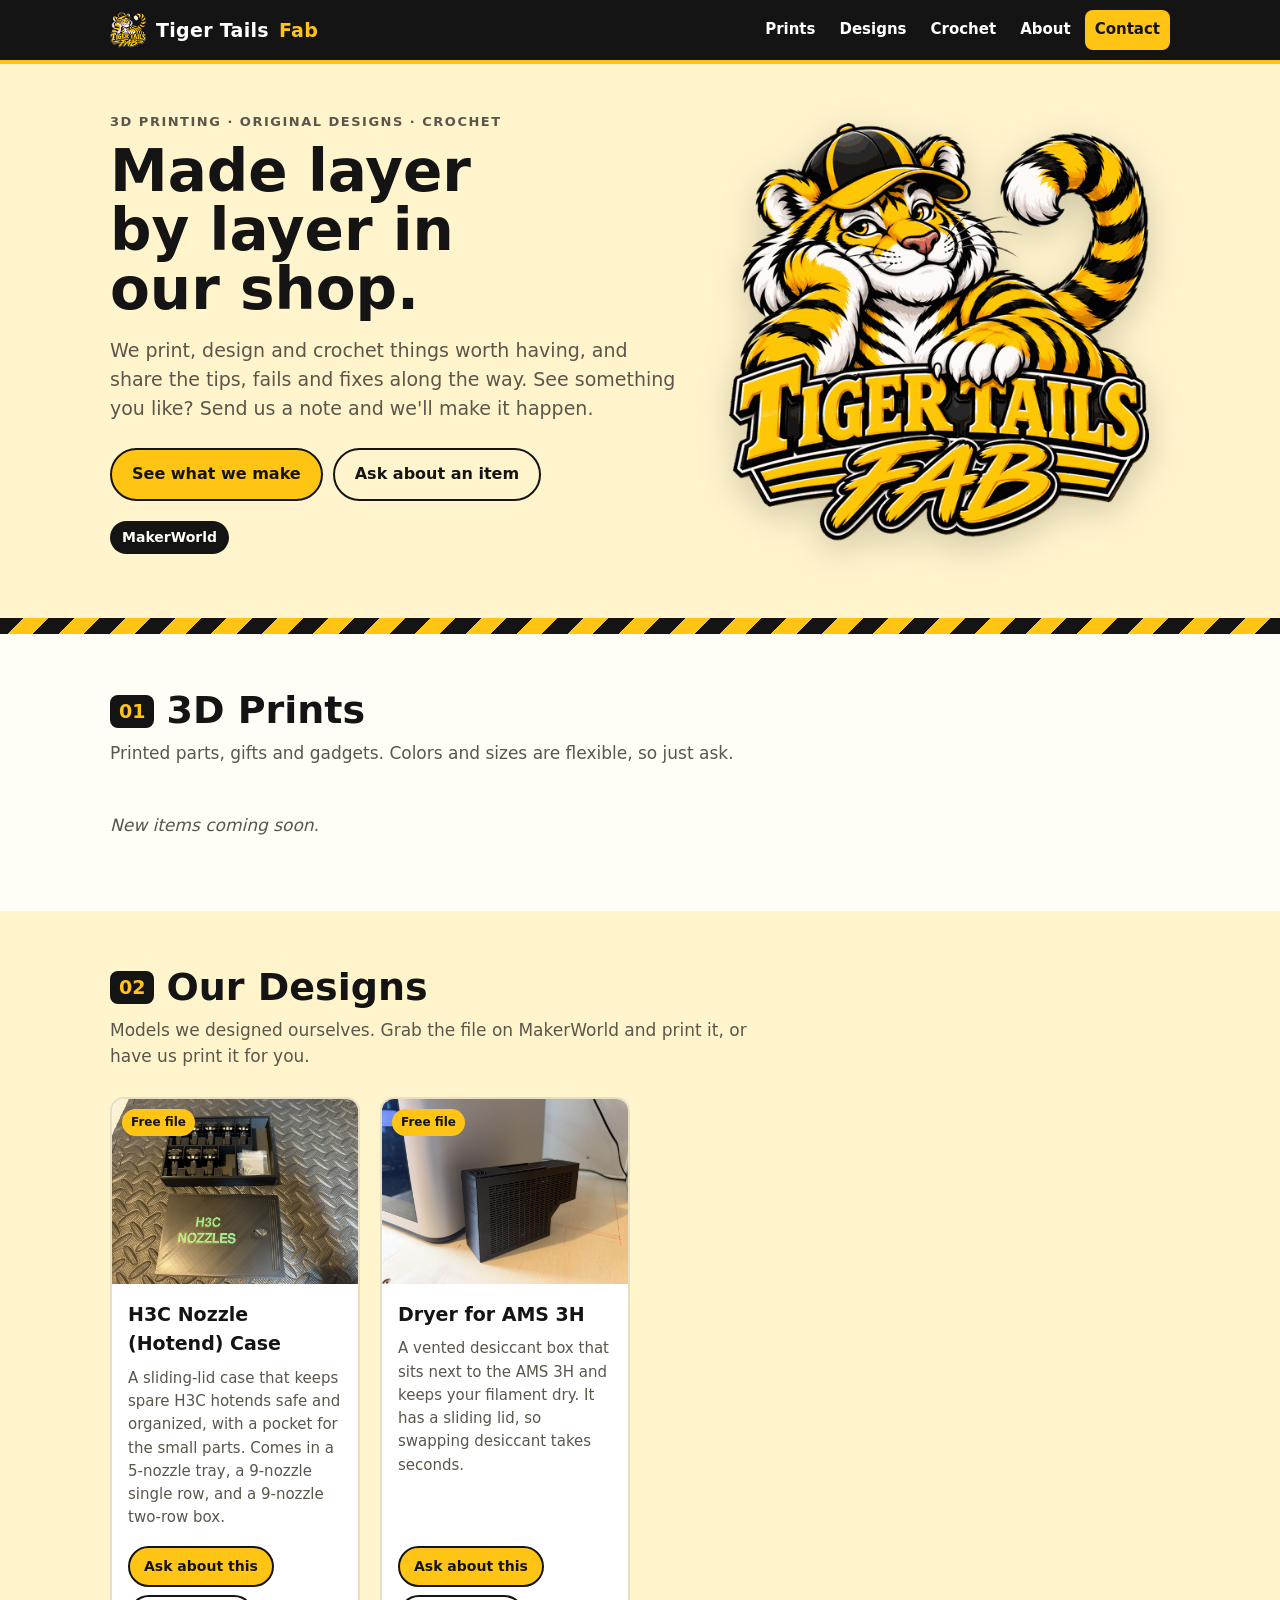
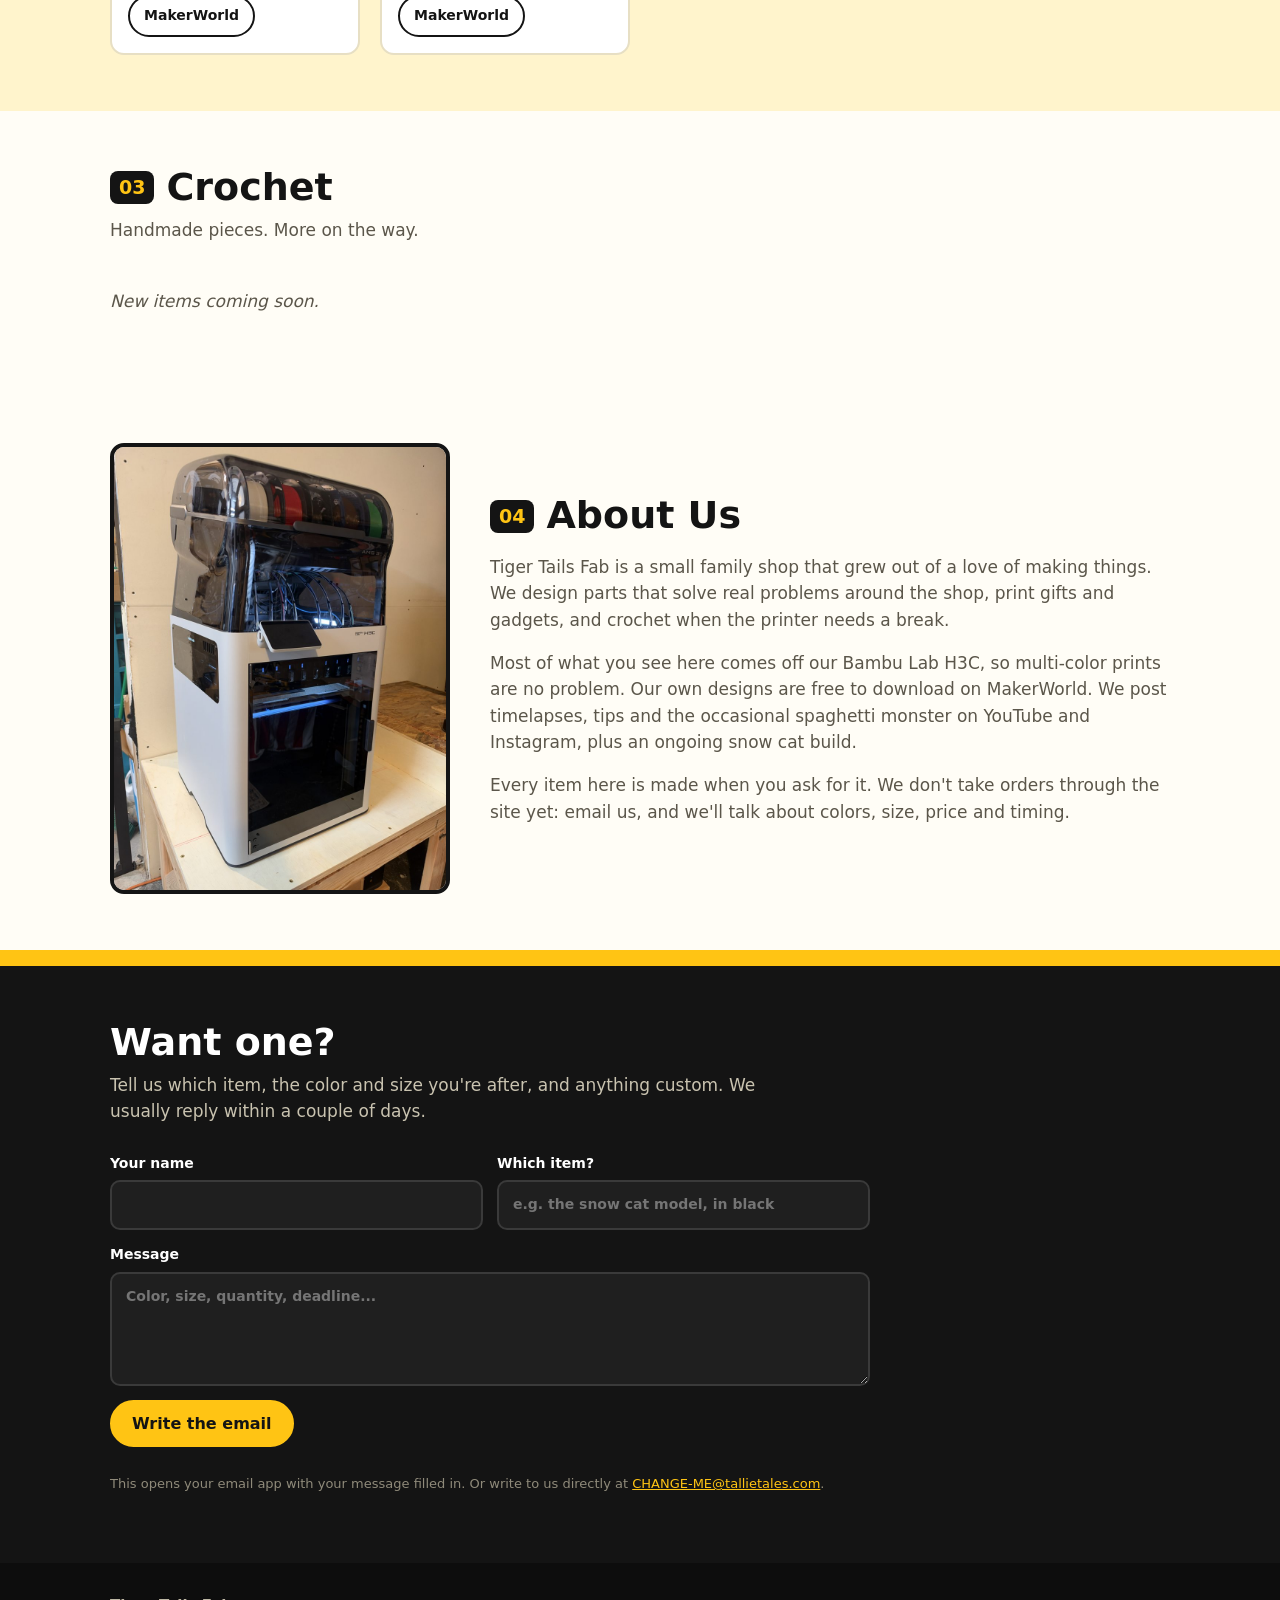
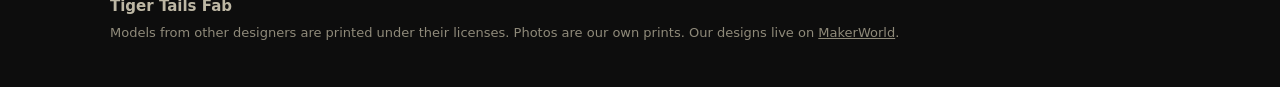
==== tigertailsfab/index.html @ 07505f8f "Tiger Tails Fab: add H3C nozzle case and AMS 3H dryer, About Us section, remove sample cards Co-Auth" ====
<!DOCTYPE html>
<html lang="en">
<head>
<meta charset="utf-8">
<meta name="viewport" content="width=device-width, initial-scale=1">
<title>Tiger Tails Fab — 3D prints, designs and crochet</title>
<meta name="description" content="Tiger Tails Fab: 3D printed parts and gifts, original 3D models, and handmade crochet. Printing tips on YouTube and Instagram. Ask us about any item.">
<link rel="icon" type="image/png" sizes="32x32" href="img/logo-32.png">
<link rel="icon" type="image/png" sizes="64x64" href="img/logo-64.png">
<link rel="apple-touch-icon" href="img/logo-192.png">
<meta property="og:title" content="Tiger Tails Fab">
<meta property="og:description" content="3D prints, original designs and crochet. Ask us about any item.">
<meta property="og:image" content="https://tallietales.com/tigertailsfab/img/logo-512.png">
<link rel="stylesheet" href="ttf.css">
<script src="items.js" defer></script>
<script src="ttf.js" defer></script>
</head>
<body>

<header class="top">
  <div class="wrap">
    <a class="brand" href="./"><img src="img/logo-64.png" width="36" height="36" alt="">Tiger Tails <b>Fab</b></a>
    <nav>
      <a href="#prints">Prints</a>
      <a href="#designs">Designs</a>
      <a href="#crochet">Crochet</a>
      <a href="#about">About</a>
      <a class="nav-cta" href="#contact">Contact</a>
    </nav>
  </div>
</header>

<main>
  <section class="hero">
    <div class="wrap hero-grid">
      <div class="hero-text">
        <p class="kicker">3D printing &middot; original designs &middot; crochet</p>
        <h1>Made layer by layer in our shop.</h1>
        <p class="lede">We print, design and crochet things worth having, and share the tips, fails and fixes along the way. See something you like? Send us a note and we'll make it happen.</p>
        <div class="btns">
          <a class="btn btn-main" href="#prints">See what we make</a>
          <a class="btn btn-line" href="#contact">Ask about an item</a>
        </div>
        <div class="social" id="social"></div>
      </div>
      <div class="hero-art">
        <img class="logo" src="img/logo-512.png" width="512" height="512" alt="Tiger Tails Fab logo: a tiger in a ball cap">
      </div>
    </div>
    <div class="stripes" aria-hidden="true"></div>
  </section>

  <section class="band" id="prints">
    <div class="wrap">
      <h2><span>01</span> 3D Prints</h2>
      <p class="sub">Printed parts, gifts and gadgets. Colors and sizes are flexible, so just ask.</p>
      <div class="grid" data-list="prints"></div>
    </div>
  </section>

  <section class="band alt" id="designs">
    <div class="wrap">
      <h2><span>02</span> Our Designs</h2>
      <p class="sub">Models we designed ourselves. Grab the file on MakerWorld and print it, or have us print it for you.</p>
      <div class="grid" data-list="designs"></div>
    </div>
  </section>

  <section class="band" id="crochet">
    <div class="wrap">
      <h2><span>03</span> Crochet</h2>
      <p class="sub">Handmade pieces. More on the way.</p>
      <div class="grid" data-list="crochet"></div>
    </div>
  </section>

  <section class="band shop" id="about">
    <div class="wrap shop-grid">
      <img src="img/printer.jpg" width="900" height="1200" alt="The Bambu Lab H3C printer in the Tiger Tails shop, with spools loaded on top" loading="lazy">
      <div>
        <h2><span>04</span> About Us</h2>
        <p>Tiger Tails Fab is a small family shop that grew out of a love of making things. We design parts that solve real problems around the shop, print gifts and gadgets, and crochet when the printer needs a break.</p>
        <p>Most of what you see here comes off our Bambu Lab H3C, so multi-color prints are no problem. Our own designs are free to download on MakerWorld. We post timelapses, tips and the occasional spaghetti monster on YouTube and Instagram, plus an ongoing snow cat build.</p>
        <p>Every item here is made when you ask for it. We don't take orders through the site yet: email us, and we'll talk about colors, size, price and timing.</p>
      </div>
    </div>
  </section>

  <section class="band contact" id="contact">
    <div class="wrap">
      <h2>Want one?</h2>
      <p class="sub">Tell us which item, the color and size you're after, and anything custom. We usually reply within a couple of days.</p>
      <form id="ask" class="ask" novalidate>
        <label>Your name <input name="name" autocomplete="name" required></label>
        <label>Which item? <input name="item" id="ask-item" placeholder="e.g. the snow cat model, in black"></label>
        <label class="full">Message <textarea name="msg" rows="4" placeholder="Color, size, quantity, deadline..."></textarea></label>
        <button class="btn btn-main full" type="submit">Write the email</button>
        <p class="fine full">This opens your email app with your message filled in. Or write to us directly at <a id="email-link" href="#"></a>.</p>
      </form>
    </div>
  </section>
</main>

<footer class="foot">
  <div class="wrap">
    <p><b>Tiger Tails Fab</b></p>
    <p class="fine">Models from other designers are printed under their licenses. Photos are our own prints. Our designs live on <a href="https://makerworld.com/en/@TallieTales_Fab/upload" target="_blank" rel="noopener">MakerWorld</a>.</p>
  </div>
</footer>

</body>
</html>
---- tigertailsfab/ttf.css ----
/* Tiger Tails Fab — its own look, separate from the Pile Boss pages. */
:root {
  --ink: #141414;
  --paper: #fffdf6;
  --paper-2: #fff4cc;
  --gold: #ffc414;
  --gold-deep: #e0a800;
  --muted: #5b564a;
  --line: #e7dfc4;
  --card: #ffffff;
  --radius: 14px;
  --display: "Arial Black", "Helvetica Neue", Impact, system-ui, sans-serif;
  --text: system-ui, -apple-system, "Segoe UI", Roboto, sans-serif;
}
@media (prefers-color-scheme: dark) {
  :root {
    --ink: #f5f1e4;
    --paper: #121110;
    --paper-2: #1c1a15;
    --muted: #b7b0a0;
    --line: #2f2b22;
    --card: #1b1916;
  }
}

* { box-sizing: border-box; }
html { scroll-behavior: smooth; scroll-padding-top: 72px; }
body { margin: 0; background: var(--paper); color: var(--ink); font: 17px/1.55 var(--text); }
img { max-width: 100%; height: auto; display: block; }
a { color: inherit; }
.wrap { max-width: 1100px; margin: 0 auto; padding: 0 20px; }

/* header */
.top { position: sticky; top: 0; z-index: 10; background: #141414; color: #fff; border-bottom: 4px solid var(--gold); }
.top .wrap { display: flex; align-items: center; justify-content: space-between; gap: 12px; height: 60px; }
.brand { display: flex; align-items: center; gap: 10px; text-decoration: none; font: 900 19px/1 var(--display); letter-spacing: .3px; white-space: nowrap; }
.brand b { color: var(--gold); }
.top nav { display: flex; gap: 4px; }
.top nav a { text-decoration: none; padding: 8px 10px; border-radius: 8px; font-weight: 600; font-size: 15px; }
.top nav a:hover { background: #2a2a2a; }
.top nav .nav-cta { background: var(--gold); color: #141414; }
.top nav .nav-cta:hover { background: var(--gold-deep); }
@media (max-width: 640px) {
  .top nav a:not(.nav-cta) { display: none; }
}

/* hero */
.hero { position: relative; background: var(--paper-2); overflow: hidden; }
.hero-grid { display: grid; grid-template-columns: 1.1fr .9fr; gap: 32px; align-items: center; padding-top: 48px; padding-bottom: 64px; }
.kicker { font-weight: 800; text-transform: uppercase; letter-spacing: 1.5px; font-size: 13px; color: var(--muted); margin: 0 0 10px; }
.hero h1 { font: 900 clamp(34px, 6vw, 58px)/1.02 var(--display); margin: 0 0 16px; text-wrap: balance; }
.lede { font-size: 19px; color: var(--muted); margin: 0 0 24px; max-width: 34em; }
.hero-art .logo { width: min(420px, 100%); margin: 0 auto; filter: drop-shadow(0 10px 18px rgba(0,0,0,.18)); }
.stripes { height: 16px; background: repeating-linear-gradient(-45deg, #141414 0 18px, var(--gold) 18px 36px); }
@media (max-width: 760px) {
  .hero-grid { grid-template-columns: 1fr; padding-top: 28px; padding-bottom: 40px; }
  .hero-art { order: -1; }
  .hero-art .logo { width: 230px; }
}

/* buttons */
.btns { display: flex; flex-wrap: wrap; gap: 10px; }
.btn { display: inline-block; text-decoration: none; font-weight: 800; padding: 12px 20px; border-radius: 999px; border: 2px solid #141414; cursor: pointer; font-size: 16px; font-family: var(--text); }
.btn-main { background: var(--gold); color: #141414; }
.btn-main:hover { background: var(--gold-deep); }
.btn-line { background: transparent; color: var(--ink); border-color: var(--ink); }
.btn-line:hover { background: var(--ink); color: var(--paper); }
.btn.sm { padding: 8px 14px; font-size: 14px; }
.social { display: flex; gap: 8px; margin-top: 20px; flex-wrap: wrap; }
.chip { text-decoration: none; font-weight: 700; font-size: 14px; padding: 6px 12px; border-radius: 999px; background: var(--ink); color: var(--paper); }

/* sections */
.band { padding: 56px 0; }
.band.alt { background: var(--paper-2); }
.band h2 { font: 900 clamp(26px, 4vw, 38px)/1.1 var(--display); margin: 0 0 8px; display: flex; align-items: center; gap: 12px; }
.band h2 span { font-size: .5em; background: #141414; color: var(--gold); padding: 6px 9px; border-radius: 8px; }
.sub { color: var(--muted); margin: 0 0 28px; max-width: 40em; }

/* item grid */
.grid { display: grid; grid-template-columns: repeat(auto-fill, minmax(240px, 1fr)); gap: 20px; }
.card { background: var(--card); border: 2px solid var(--line); border-radius: var(--radius); overflow: hidden; display: flex; flex-direction: column; transition: transform .15s, border-color .15s; }
.card:hover { transform: translateY(-3px); border-color: var(--gold); }
.pic { position: relative; aspect-ratio: 4 / 3; background: #222; }
.pic img { width: 100%; height: 100%; object-fit: cover; }
.pic.empty { display: grid; place-items: center; background: repeating-linear-gradient(-45deg, #1d1d1d 0 14px, #262626 14px 28px); color: #9a9480; font-weight: 700; font-size: 14px; }
.tag { position: absolute; left: 10px; top: 10px; background: var(--gold); color: #141414; font-weight: 800; font-size: 12px; padding: 4px 9px; border-radius: 999px; }
.sample { position: absolute; right: 10px; top: 10px; background: #d92d20; color: #fff; font-weight: 800; font-size: 12px; padding: 4px 9px; border-radius: 999px; }
.body { padding: 16px; display: flex; flex-direction: column; gap: 8px; flex: 1; }
.body h3 { margin: 0; font-size: 19px; }
.body p { margin: 0; color: var(--muted); font-size: 15px; }
.acts { margin-top: auto; padding-top: 8px; display: flex; gap: 8px; flex-wrap: wrap; }
.none { color: var(--muted); font-style: italic; }

/* shop */
.shop-grid { display: grid; grid-template-columns: 340px 1fr; gap: 40px; align-items: center; }
.shop-grid img { border-radius: var(--radius); border: 4px solid #141414; }
.shop-grid p { color: var(--muted); }
@media (max-width: 760px) {
  .shop-grid { grid-template-columns: 1fr; }
  .shop-grid img { max-width: 300px; }
}

/* contact */
.contact { background: #141414; color: #fff; border-top: 16px solid var(--gold); }
.contact .sub { color: #c9c3b0; }
.ask { display: grid; grid-template-columns: 1fr 1fr; gap: 14px; max-width: 760px; }
.ask label { display: flex; flex-direction: column; gap: 6px; font-weight: 700; font-size: 14px; }
.ask .full { grid-column: 1 / -1; }
.ask input, .ask textarea { font: inherit; padding: 12px 14px; border-radius: 10px; border: 2px solid #3a3a3a; background: #1f1f1f; color: #fff; }
.ask input:focus, .ask textarea:focus { outline: none; border-color: var(--gold); }
.ask .btn { justify-self: start; border-color: var(--gold); }
.contact .fine a { color: var(--gold); }
@media (max-width: 560px) { .ask { grid-template-columns: 1fr; } }

/* footer */
.foot { padding: 28px 0 40px; background: #0d0d0d; color: #bdb7a4; font-size: 15px; }
.foot p { margin: 4px 0; }
.fine { font-size: 13px; color: #8f8a7a; }

@media (prefers-reduced-motion: reduce) {
  html { scroll-behavior: auto; }
  .card { transition: none; }
}
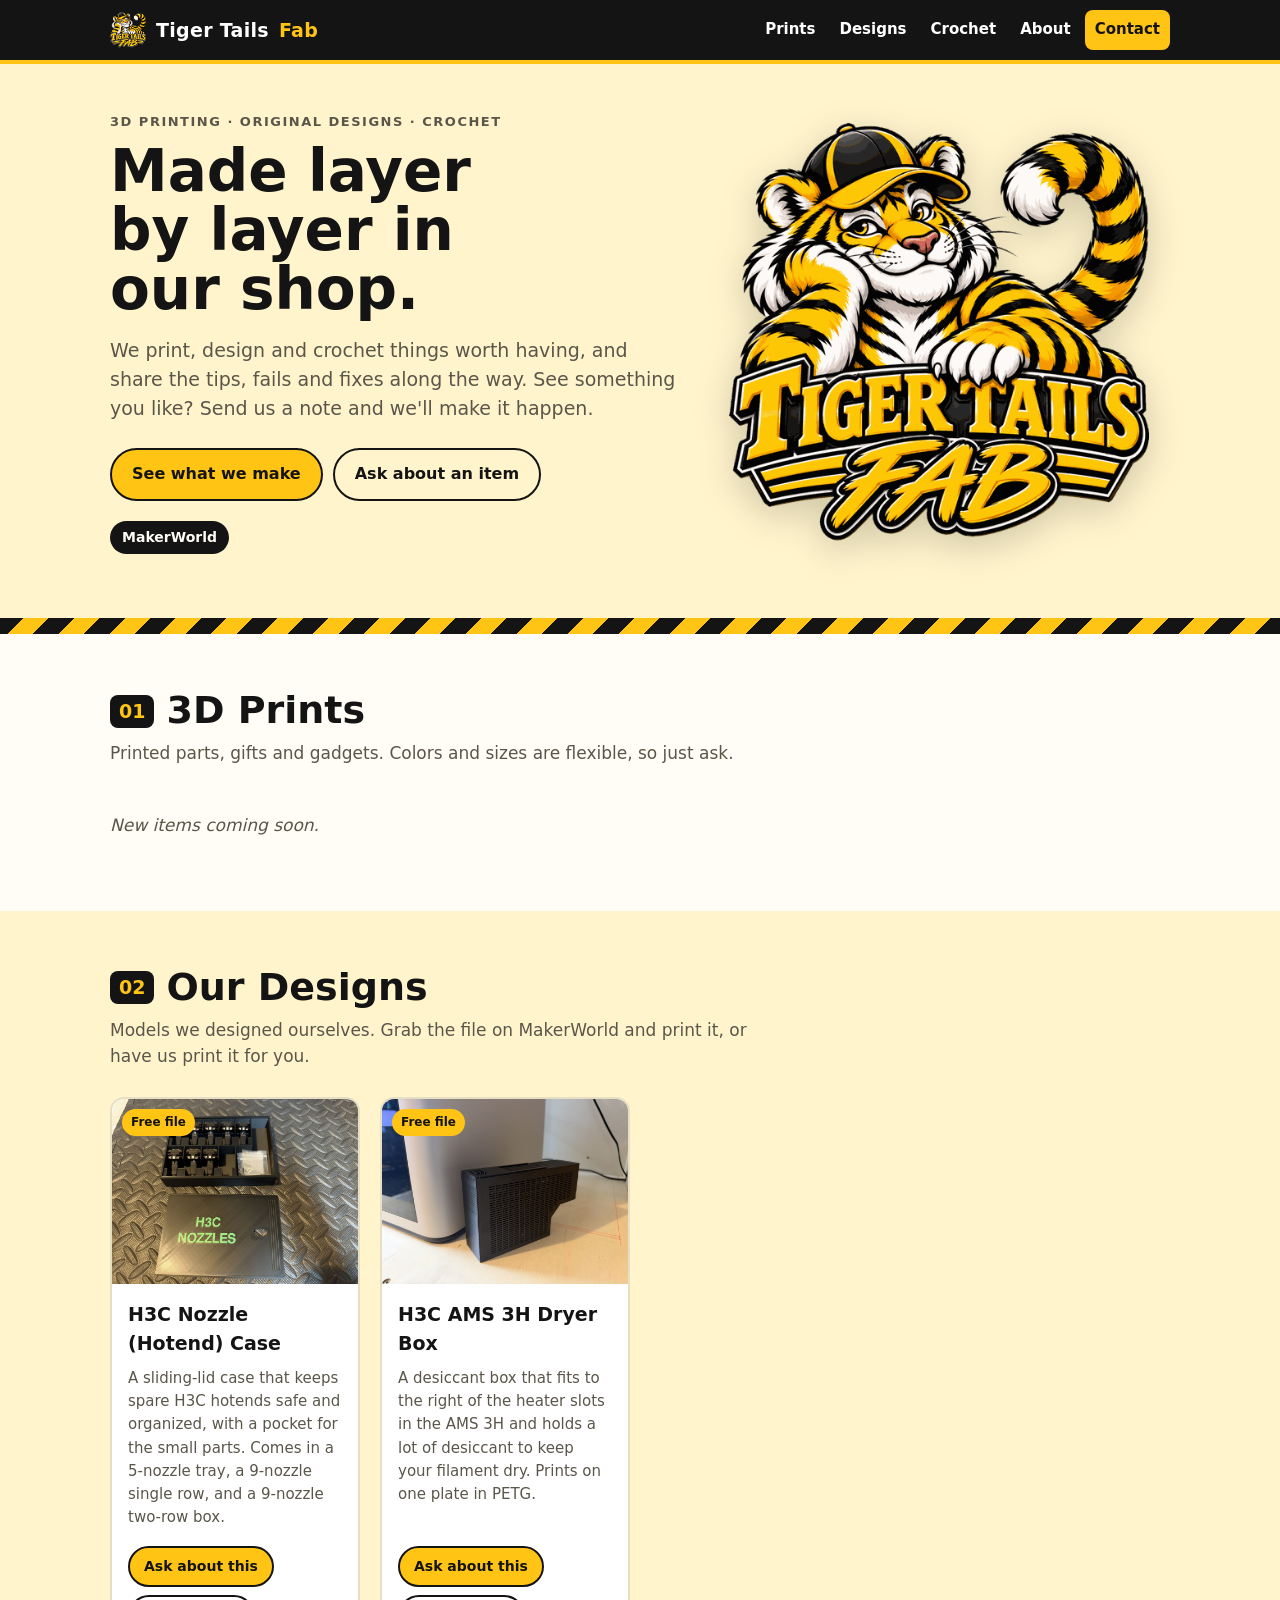
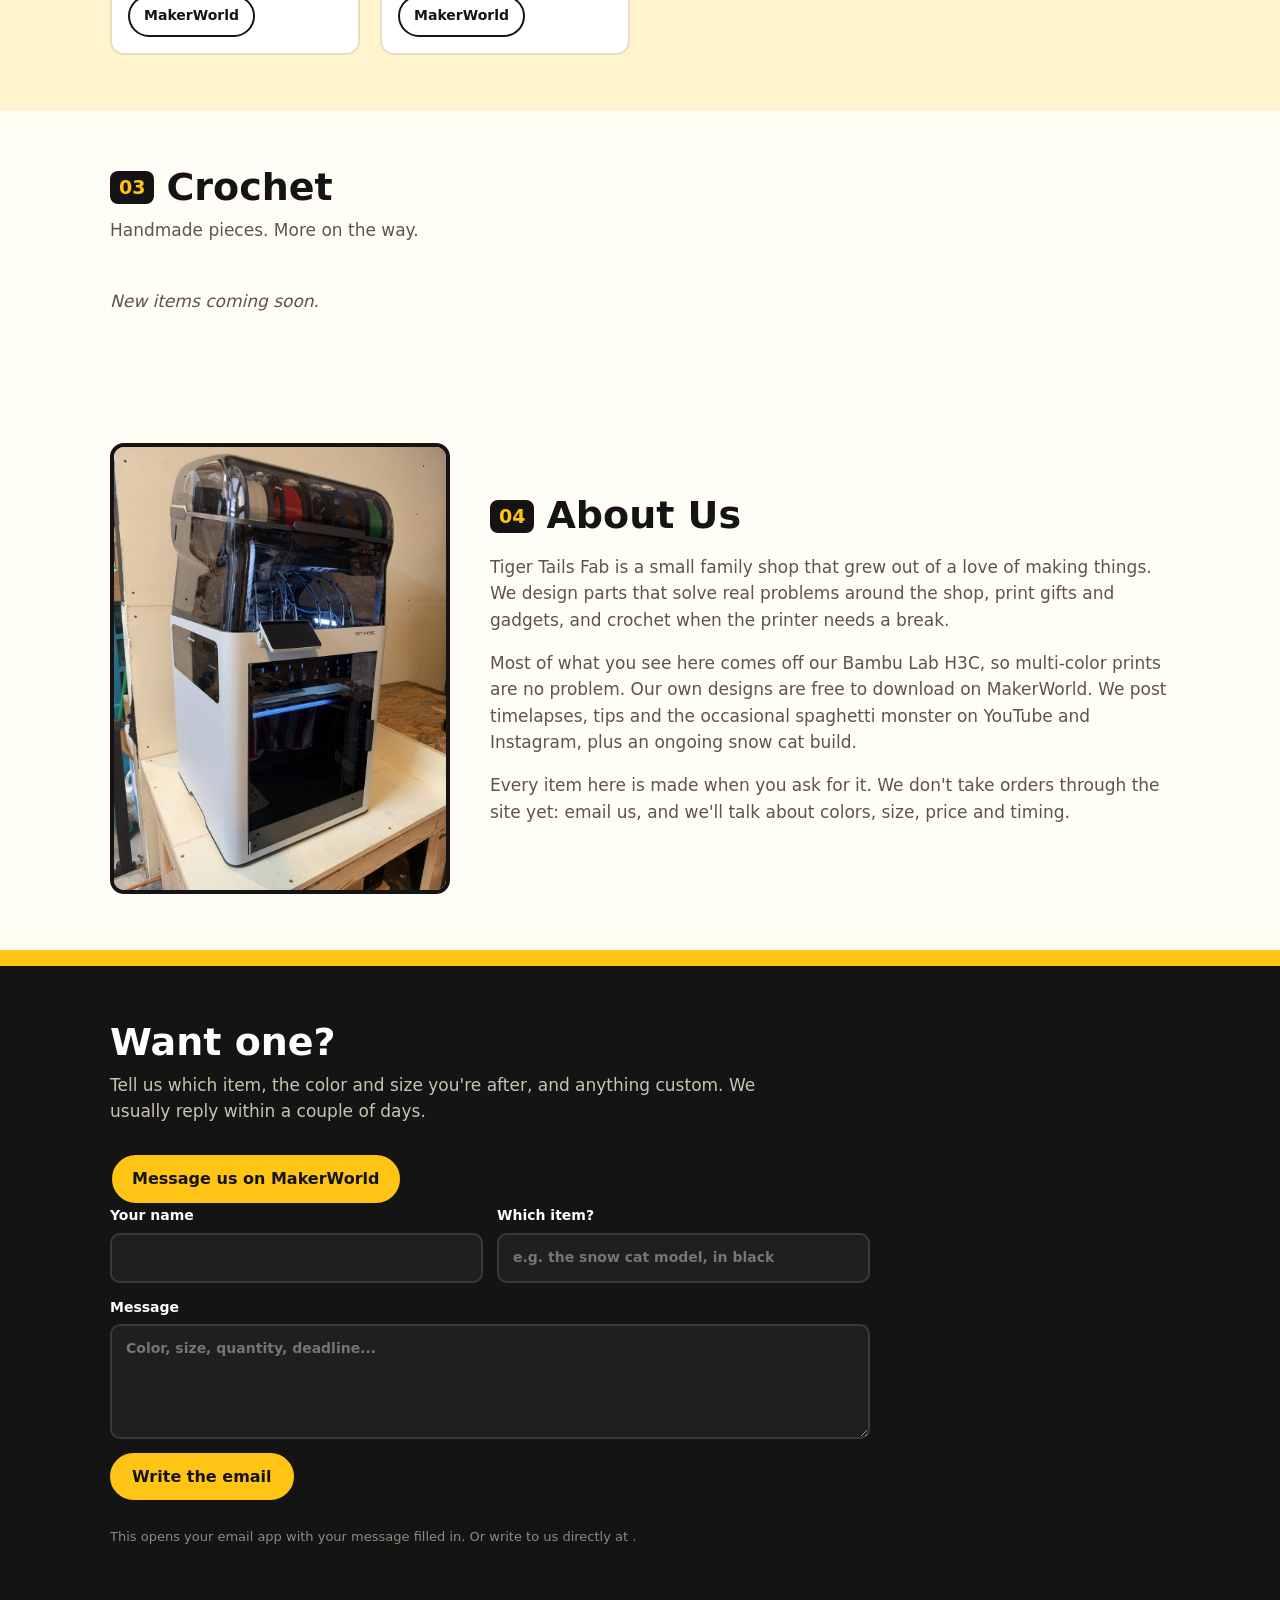
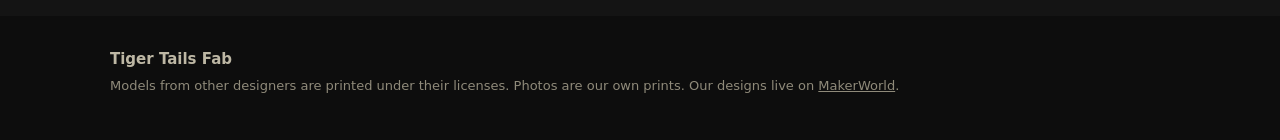
==== commit 3a1e5449: "Tiger Tails Fab: show a MakerWorld contact button until an email is set Co-Authored-By: Claude Opus " ====
--- a/tigertailsfab/index.html
+++ b/tigertailsfab/index.html
@@ -90,6 +90,9 @@
     <div class="wrap">
       <h2>Want one?</h2>
       <p class="sub">Tell us which item, the color and size you're after, and anything custom. We usually reply within a couple of days.</p>
+      <div id="ask-alt" class="btns" hidden>
+        <a class="btn btn-main" id="ask-mw" href="https://makerworld.com/en/@TallieTales_Fab/upload" target="_blank" rel="noopener">Message us on MakerWorld</a>
+      </div>
       <form id="ask" class="ask" novalidate>
         <label>Your name <input name="name" autocomplete="name" required></label>
         <label>Which item? <input name="item" id="ask-item" placeholder="e.g. the snow cat model, in black"></label>
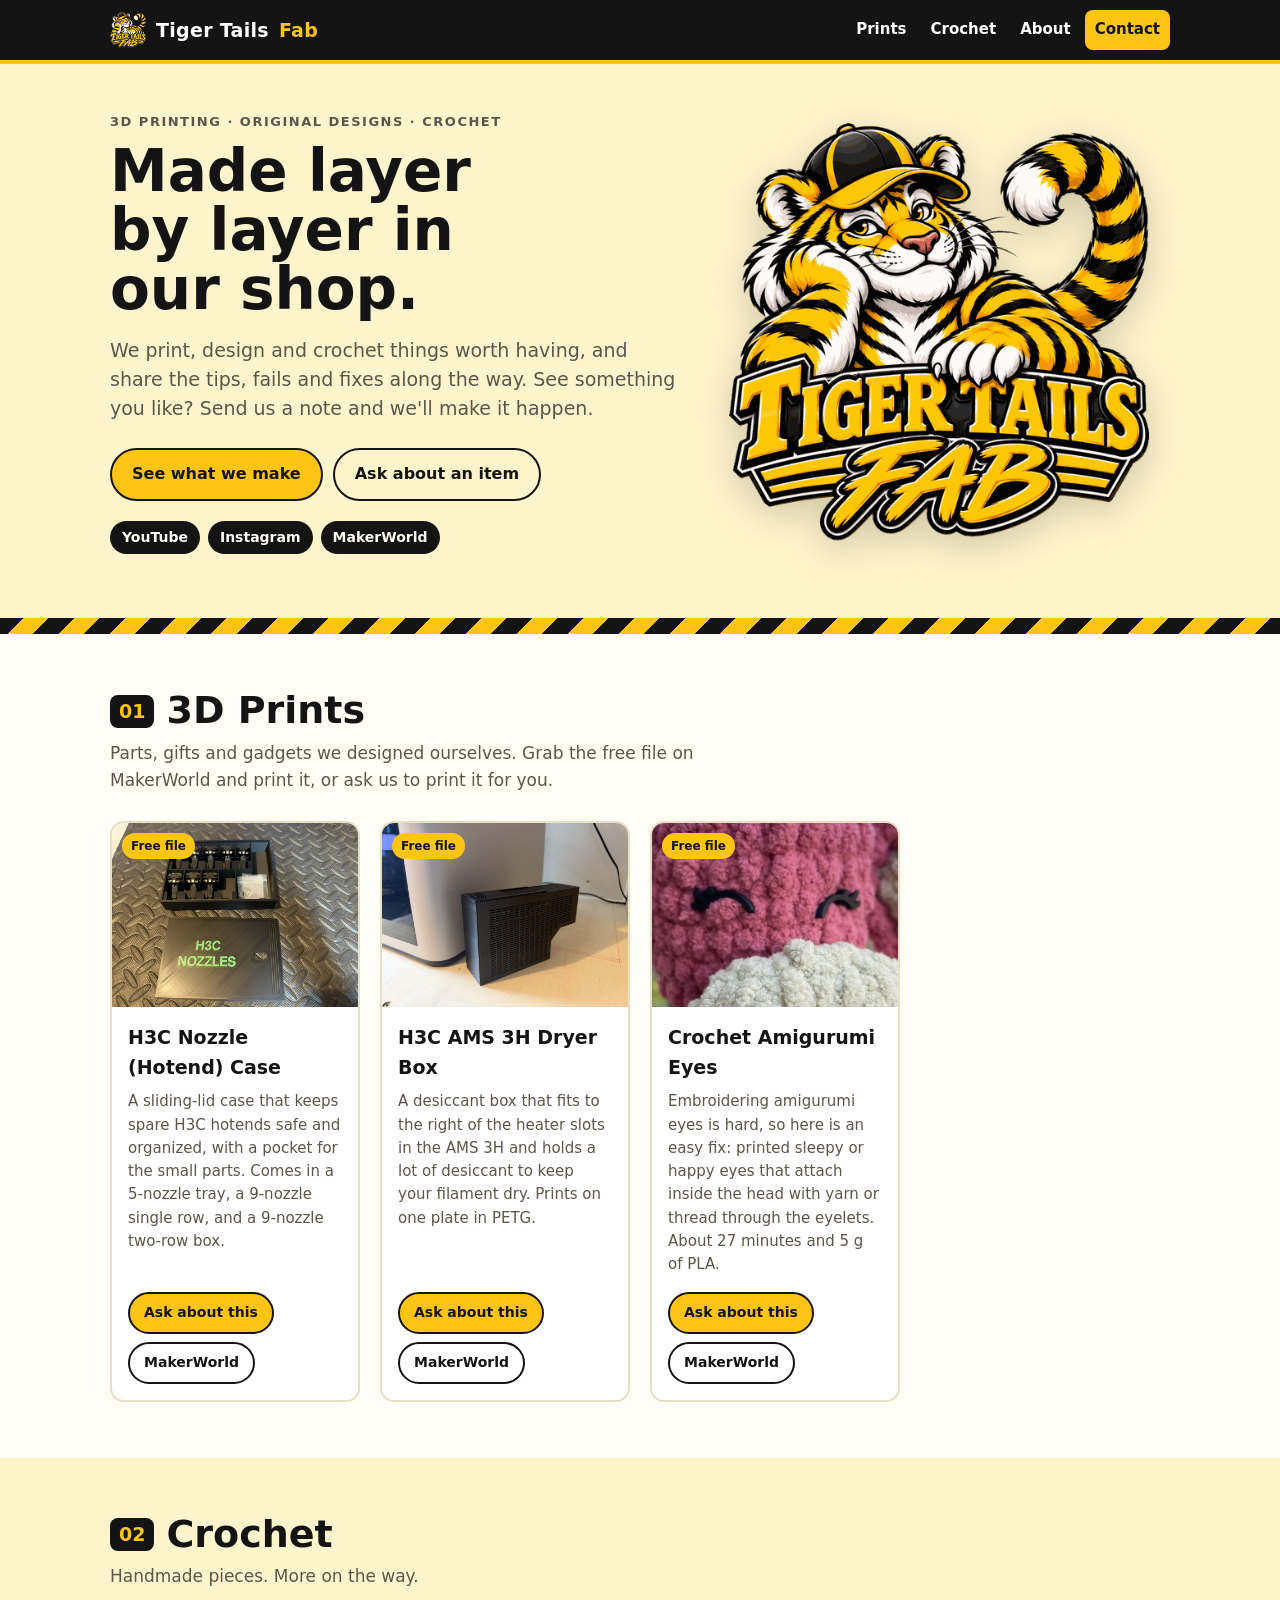
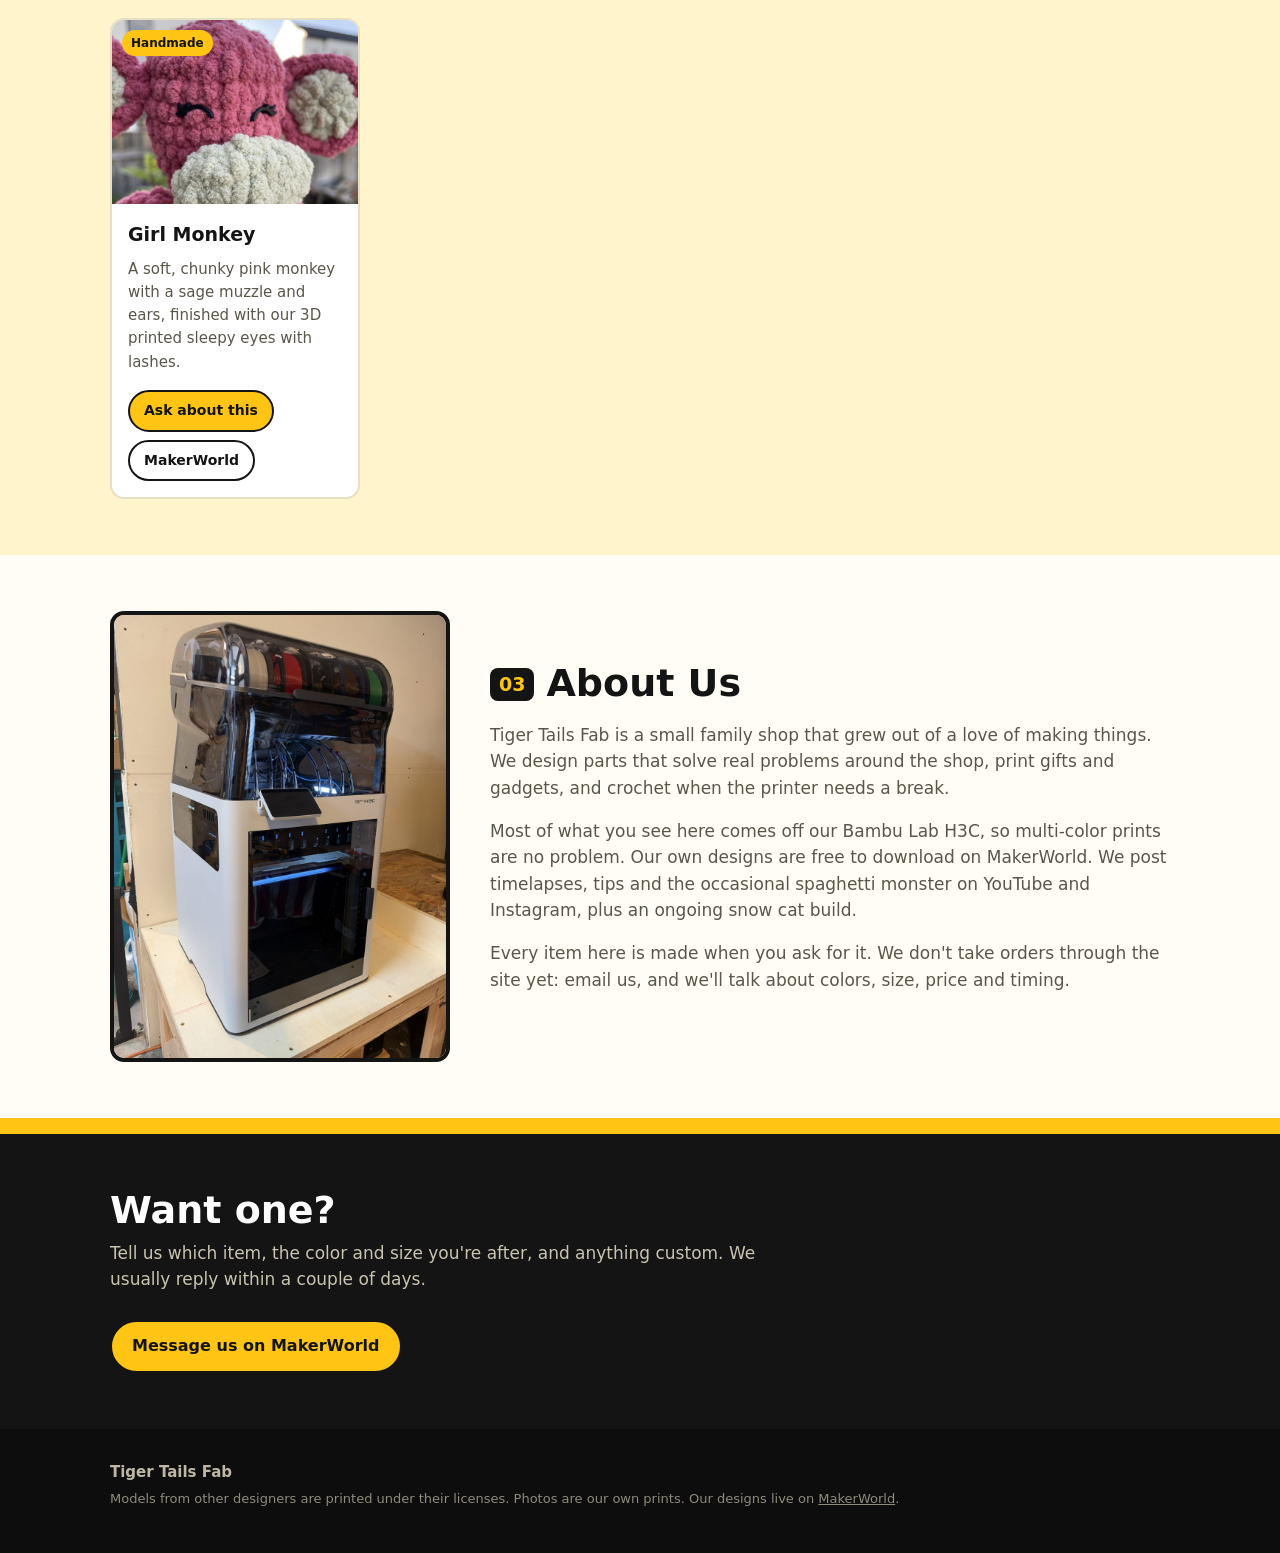
==== commit 6c9d72b8: "Tiger Tails Fab: merge Our Designs into 3D Prints Co-Authored-By: Claude Opus 5.5 <noreply@anthropic" ====
--- a/tigertailsfab/index.html
+++ b/tigertailsfab/index.html
@@ -22,7 +22,6 @@
     <a class="brand" href="./"><img src="img/logo-64.png" width="36" height="36" alt="">Tiger Tails <b>Fab</b></a>
     <nav>
       <a href="#prints">Prints</a>
-      <a href="#designs">Designs</a>
       <a href="#crochet">Crochet</a>
       <a href="#about">About</a>
       <a class="nav-cta" href="#contact">Contact</a>
@@ -53,22 +52,14 @@
   <section class="band" id="prints">
     <div class="wrap">
       <h2><span>01</span> 3D Prints</h2>
-      <p class="sub">Printed parts, gifts and gadgets. Colors and sizes are flexible, so just ask.</p>
+      <p class="sub">Parts, gifts and gadgets we designed ourselves. Grab the free file on MakerWorld and print it, or ask us to print it for you.</p>
       <div class="grid" data-list="prints"></div>
     </div>
   </section>
 
-  <section class="band alt" id="designs">
+  <section class="band alt" id="crochet">
     <div class="wrap">
-      <h2><span>02</span> Our Designs</h2>
-      <p class="sub">Models we designed ourselves. Grab the file on MakerWorld and print it, or have us print it for you.</p>
-      <div class="grid" data-list="designs"></div>
-    </div>
-  </section>
-
-  <section class="band" id="crochet">
-    <div class="wrap">
-      <h2><span>03</span> Crochet</h2>
+      <h2><span>02</span> Crochet</h2>
       <p class="sub">Handmade pieces. More on the way.</p>
       <div class="grid" data-list="crochet"></div>
     </div>
@@ -78,7 +69,7 @@
     <div class="wrap shop-grid">
       <img src="img/printer.jpg" width="900" height="1200" alt="The Bambu Lab H3C printer in the Tiger Tails shop, with spools loaded on top" loading="lazy">
       <div>
-        <h2><span>04</span> About Us</h2>
+        <h2><span>03</span> About Us</h2>
         <p>Tiger Tails Fab is a small family shop that grew out of a love of making things. We design parts that solve real problems around the shop, print gifts and gadgets, and crochet when the printer needs a break.</p>
         <p>Most of what you see here comes off our Bambu Lab H3C, so multi-color prints are no problem. Our own designs are free to download on MakerWorld. We post timelapses, tips and the occasional spaghetti monster on YouTube and Instagram, plus an ongoing snow cat build.</p>
         <p>Every item here is made when you ask for it. We don't take orders through the site yet: email us, and we'll talk about colors, size, price and timing.</p>
--- a/tigertailsfab/ttf.css
+++ b/tigertailsfab/ttf.css
@@ -24,6 +24,7 @@
 }
 
 * { box-sizing: border-box; }
+[hidden] { display: none !important; }
 html { scroll-behavior: smooth; scroll-padding-top: 72px; }
 body { margin: 0; background: var(--paper); color: var(--ink); font: 17px/1.55 var(--text); }
 img { max-width: 100%; height: auto; display: block; }
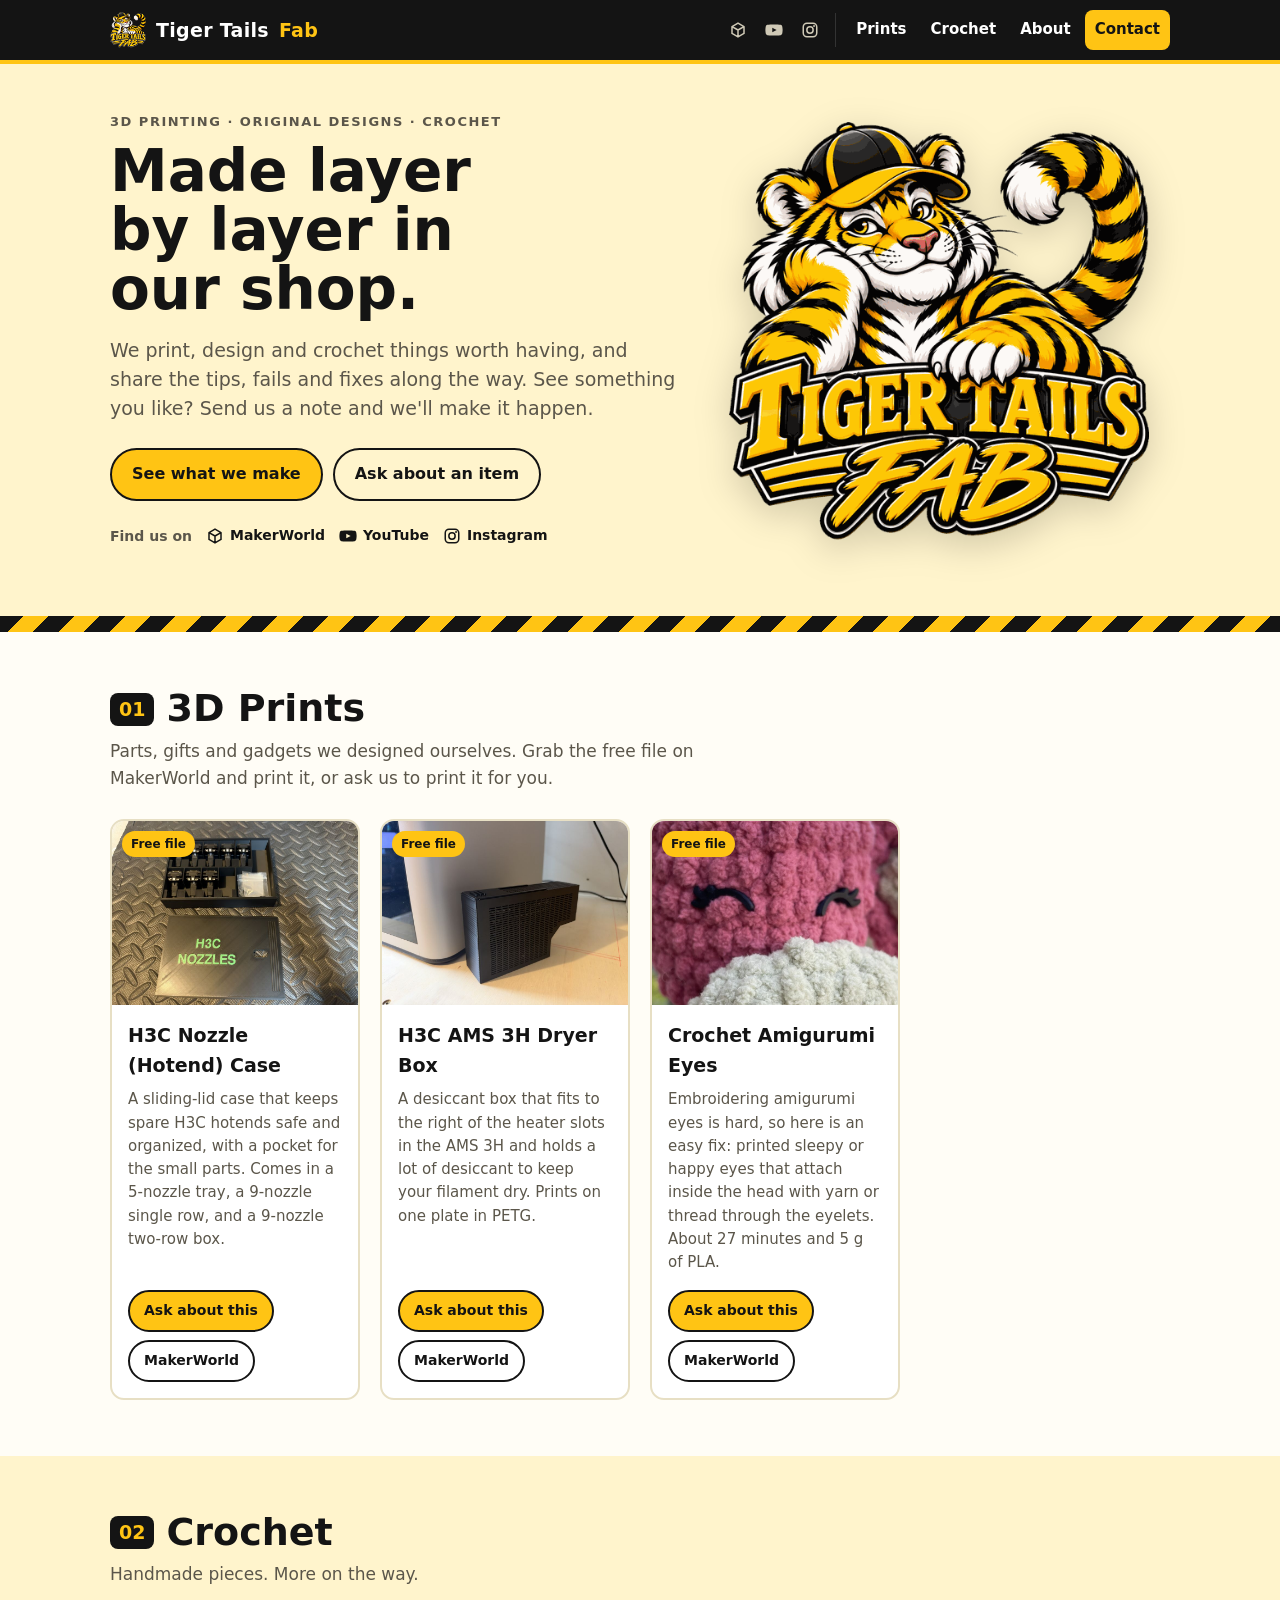
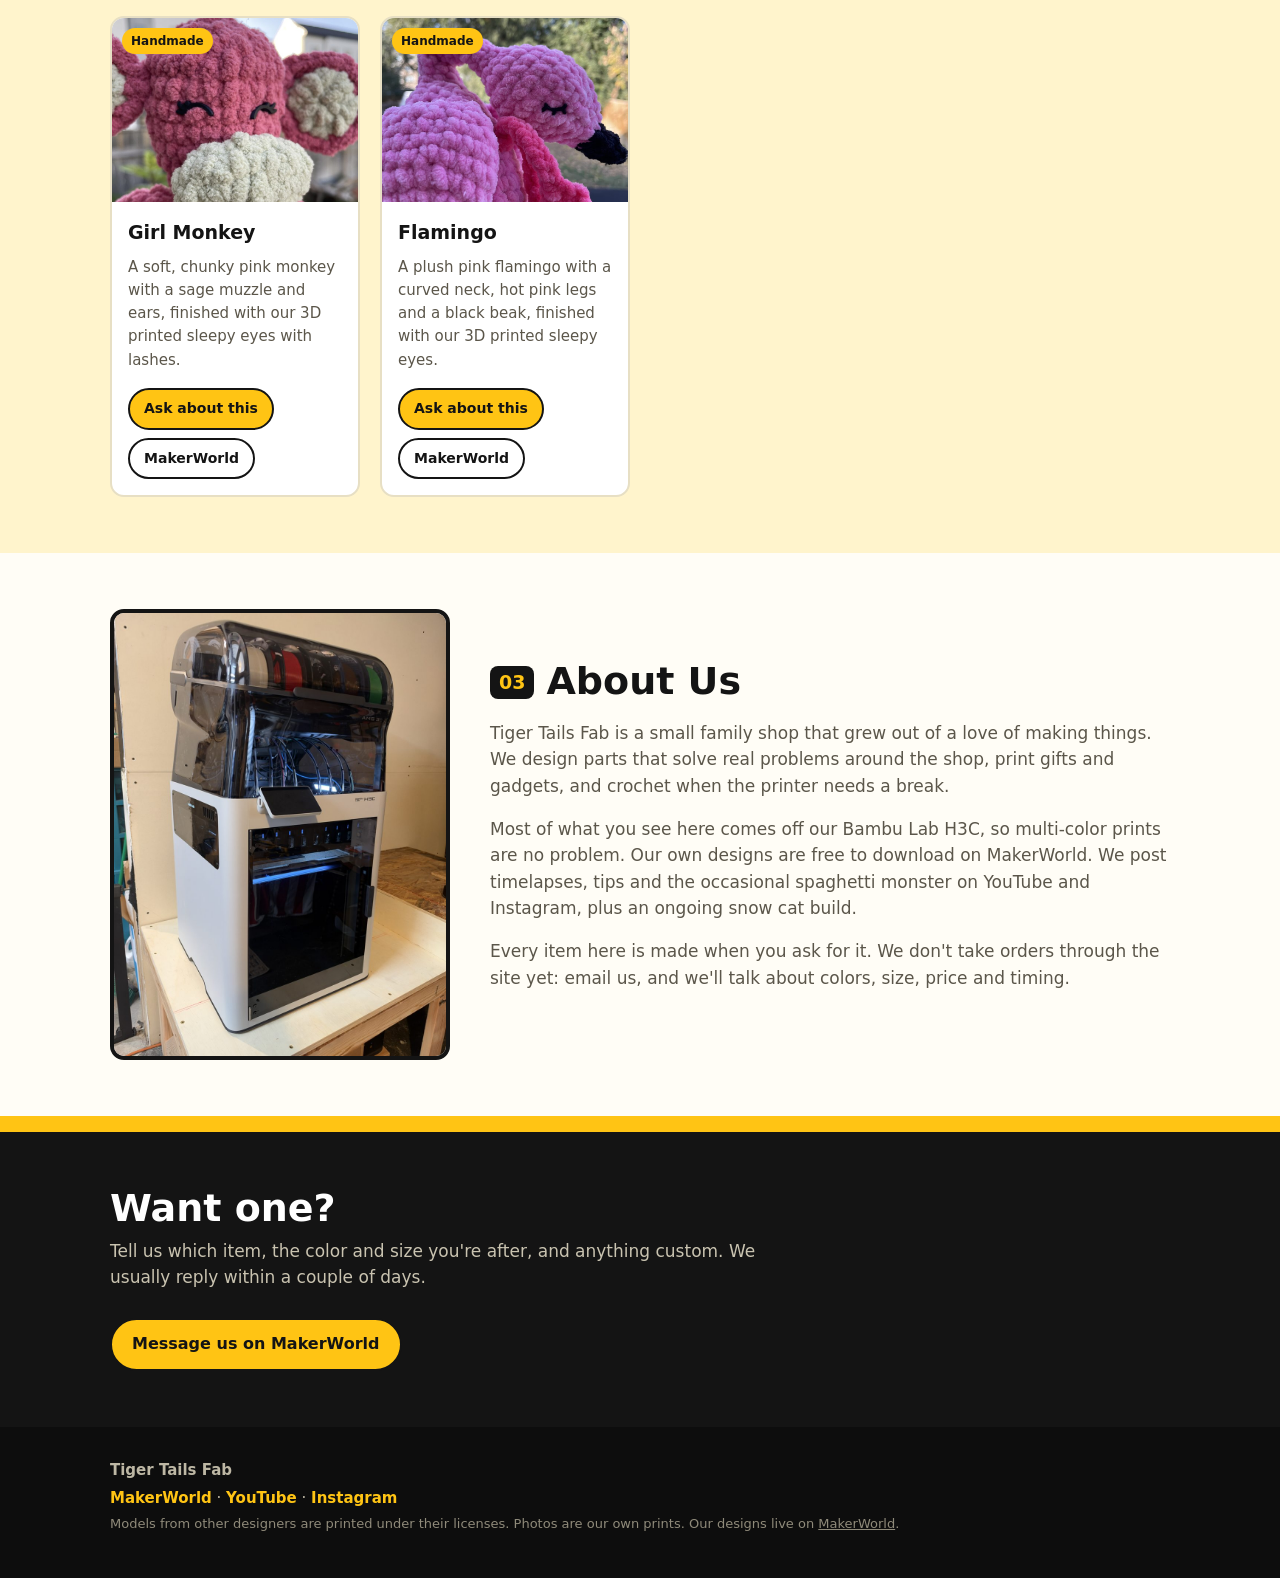
==== commit a1a1264e: "Tiger Tails Fab: add MakerWorld, YouTube and Instagram links to header, hero and footer Small icon l" ====
--- a/tigertailsfab/index.html
+++ b/tigertailsfab/index.html
@@ -20,12 +20,19 @@
 <header class="top">
   <div class="wrap">
     <a class="brand" href="./"><img src="img/logo-64.png" width="36" height="36" alt="">Tiger Tails <b>Fab</b></a>
-    <nav>
+    <div class="top-right">
+      <div class="top-social">
+        <a href="https://makerworld.com/en/@TallieTales_Fab" target="_blank" rel="noopener" aria-label="Tiger Tails Fab on MakerWorld" title="MakerWorld"><svg viewBox="0 0 24 24" aria-hidden="true"><path fill="none" stroke="currentColor" stroke-width="2" stroke-linejoin="round" d="M12 2.8 20 7.4v9.2L12 21.2 4 16.6V7.4zM4 7.4l8 4.6 8-4.6M12 12v9.2"/></svg></a>
+        <a href="https://www.youtube.com/@Tiger_Tails_Fab" target="_blank" rel="noopener" aria-label="Tiger Tails Fab on YouTube" title="YouTube"><svg viewBox="0 0 24 24" aria-hidden="true"><path fill="currentColor" d="M23 7.2a3 3 0 0 0-2.1-2.1C19 4.6 12 4.6 12 4.6s-7 0-8.9.5A3 3 0 0 0 1 7.2 31 31 0 0 0 .5 12a31 31 0 0 0 .5 4.8 3 3 0 0 0 2.1 2.1c1.9.5 8.9.5 8.9.5s7 0 8.9-.5a3 3 0 0 0 2.1-2.1 31 31 0 0 0 .5-4.8 31 31 0 0 0-.5-4.8zM9.7 15.1V8.9l5.8 3.1z"/></svg></a>
+        <a href="https://www.instagram.com/tiger_tails_fab/" target="_blank" rel="noopener" aria-label="Tiger Tails Fab on Instagram" title="Instagram"><svg viewBox="0 0 24 24" aria-hidden="true"><rect x="3" y="3" width="18" height="18" rx="5" fill="none" stroke="currentColor" stroke-width="2"/><circle cx="12" cy="12" r="4.2" fill="none" stroke="currentColor" stroke-width="2"/><circle cx="17.4" cy="6.6" r="1.3" fill="currentColor"/></svg></a>
+      </div>
+      <nav>
       <a href="#prints">Prints</a>
       <a href="#crochet">Crochet</a>
       <a href="#about">About</a>
       <a class="nav-cta" href="#contact">Contact</a>
     </nav>
+    </div>
   </div>
 </header>
 
@@ -40,7 +47,12 @@
           <a class="btn btn-main" href="#prints">See what we make</a>
           <a class="btn btn-line" href="#contact">Ask about an item</a>
         </div>
-        <div class="social" id="social"></div>
+        <div class="social">
+          <span class="social-label">Find us on</span>
+          <a href="https://makerworld.com/en/@TallieTales_Fab" target="_blank" rel="noopener" aria-label="Tiger Tails Fab on MakerWorld" title="MakerWorld"><svg viewBox="0 0 24 24" aria-hidden="true"><path fill="none" stroke="currentColor" stroke-width="2" stroke-linejoin="round" d="M12 2.8 20 7.4v9.2L12 21.2 4 16.6V7.4zM4 7.4l8 4.6 8-4.6M12 12v9.2"/></svg> <span>MakerWorld</span></a>
+          <a href="https://www.youtube.com/@Tiger_Tails_Fab" target="_blank" rel="noopener" aria-label="Tiger Tails Fab on YouTube" title="YouTube"><svg viewBox="0 0 24 24" aria-hidden="true"><path fill="currentColor" d="M23 7.2a3 3 0 0 0-2.1-2.1C19 4.6 12 4.6 12 4.6s-7 0-8.9.5A3 3 0 0 0 1 7.2 31 31 0 0 0 .5 12a31 31 0 0 0 .5 4.8 3 3 0 0 0 2.1 2.1c1.9.5 8.9.5 8.9.5s7 0 8.9-.5a3 3 0 0 0 2.1-2.1 31 31 0 0 0 .5-4.8 31 31 0 0 0-.5-4.8zM9.7 15.1V8.9l5.8 3.1z"/></svg> <span>YouTube</span></a>
+          <a href="https://www.instagram.com/tiger_tails_fab/" target="_blank" rel="noopener" aria-label="Tiger Tails Fab on Instagram" title="Instagram"><svg viewBox="0 0 24 24" aria-hidden="true"><rect x="3" y="3" width="18" height="18" rx="5" fill="none" stroke="currentColor" stroke-width="2"/><circle cx="12" cy="12" r="4.2" fill="none" stroke="currentColor" stroke-width="2"/><circle cx="17.4" cy="6.6" r="1.3" fill="currentColor"/></svg> <span>Instagram</span></a>
+        </div>
       </div>
       <div class="hero-art">
         <img class="logo" src="img/logo-512.png" width="512" height="512" alt="Tiger Tails Fab logo: a tiger in a ball cap">
@@ -82,7 +94,7 @@
       <h2>Want one?</h2>
       <p class="sub">Tell us which item, the color and size you're after, and anything custom. We usually reply within a couple of days.</p>
       <div id="ask-alt" class="btns" hidden>
-        <a class="btn btn-main" id="ask-mw" href="https://makerworld.com/en/@TallieTales_Fab/upload" target="_blank" rel="noopener">Message us on MakerWorld</a>
+        <a class="btn btn-main" id="ask-mw" href="https://makerworld.com/en/@TallieTales_Fab" target="_blank" rel="noopener">Message us on MakerWorld</a>
       </div>
       <form id="ask" class="ask" novalidate>
         <label>Your name <input name="name" autocomplete="name" required></label>
@@ -98,7 +110,8 @@
 <footer class="foot">
   <div class="wrap">
     <p><b>Tiger Tails Fab</b></p>
-    <p class="fine">Models from other designers are printed under their licenses. Photos are our own prints. Our designs live on <a href="https://makerworld.com/en/@TallieTales_Fab/upload" target="_blank" rel="noopener">MakerWorld</a>.</p>
+    <p class="foot-social"><a href="https://makerworld.com/en/@TallieTales_Fab" target="_blank" rel="noopener">MakerWorld</a> &middot; <a href="https://www.youtube.com/@Tiger_Tails_Fab" target="_blank" rel="noopener">YouTube</a> &middot; <a href="https://www.instagram.com/tiger_tails_fab/" target="_blank" rel="noopener">Instagram</a></p>
+    <p class="fine">Models from other designers are printed under their licenses. Photos are our own prints. Our designs live on <a href="https://makerworld.com/en/@TallieTales_Fab" target="_blank" rel="noopener">MakerWorld</a>.</p>
   </div>
 </footer>
 
--- a/tigertailsfab/ttf.css
+++ b/tigertailsfab/ttf.css
@@ -41,8 +41,22 @@
 .top nav a:hover { background: #2a2a2a; }
 .top nav .nav-cta { background: var(--gold); color: #141414; }
 .top nav .nav-cta:hover { background: var(--gold-deep); }
+.top-right { display: flex; align-items: center; gap: 10px; }
+.top-social { display: flex; gap: 2px; padding-right: 8px; border-right: 1px solid #333; }
+.top-social a { display: grid; place-items: center; width: 34px; height: 34px; border-radius: 8px; color: #cfc9b6; }
+.top-social a:hover { color: var(--gold); background: #2a2a2a; }
+.top-social svg { width: 18px; height: 18px; }
 @media (max-width: 640px) {
   .top nav a:not(.nav-cta) { display: none; }
+}
+@media (max-width: 400px) {
+  .top .wrap { padding: 0 14px; gap: 8px; }
+  .brand { font-size: 16px; }
+  .brand img { display: none; }
+  .top-right { gap: 6px; }
+  .top-social { padding-right: 4px; }
+  .top-social a { width: 30px; }
+  .top nav .nav-cta { padding: 8px; }
 }
 
 /* hero */
@@ -67,8 +81,12 @@
 .btn-line { background: transparent; color: var(--ink); border-color: var(--ink); }
 .btn-line:hover { background: var(--ink); color: var(--paper); }
 .btn.sm { padding: 8px 14px; font-size: 14px; }
-.social { display: flex; gap: 8px; margin-top: 20px; flex-wrap: wrap; }
-.chip { text-decoration: none; font-weight: 700; font-size: 14px; padding: 6px 12px; border-radius: 999px; background: var(--ink); color: var(--paper); }
+/* social links: quiet, but always in view */
+.social { display: flex; align-items: center; gap: 6px 14px; margin-top: 20px; flex-wrap: wrap; font-size: 14px; }
+.social-label { color: var(--muted); font-weight: 700; }
+.social a { display: inline-flex; align-items: center; gap: 6px; text-decoration: none; font-weight: 700; color: var(--ink); padding: 4px 0; border-bottom: 2px solid transparent; }
+.social a:hover { border-bottom-color: var(--gold); }
+.social svg { width: 18px; height: 18px; flex: none; }
 
 /* sections */
 .band { padding: 56px 0; }
@@ -116,6 +134,8 @@
 /* footer */
 .foot { padding: 28px 0 40px; background: #0d0d0d; color: #bdb7a4; font-size: 15px; }
 .foot p { margin: 4px 0; }
+.foot-social a { color: var(--gold); text-decoration: none; font-weight: 600; }
+.foot-social a:hover { text-decoration: underline; }
 .fine { font-size: 13px; color: #8f8a7a; }
 
 @media (prefers-reduced-motion: reduce) {
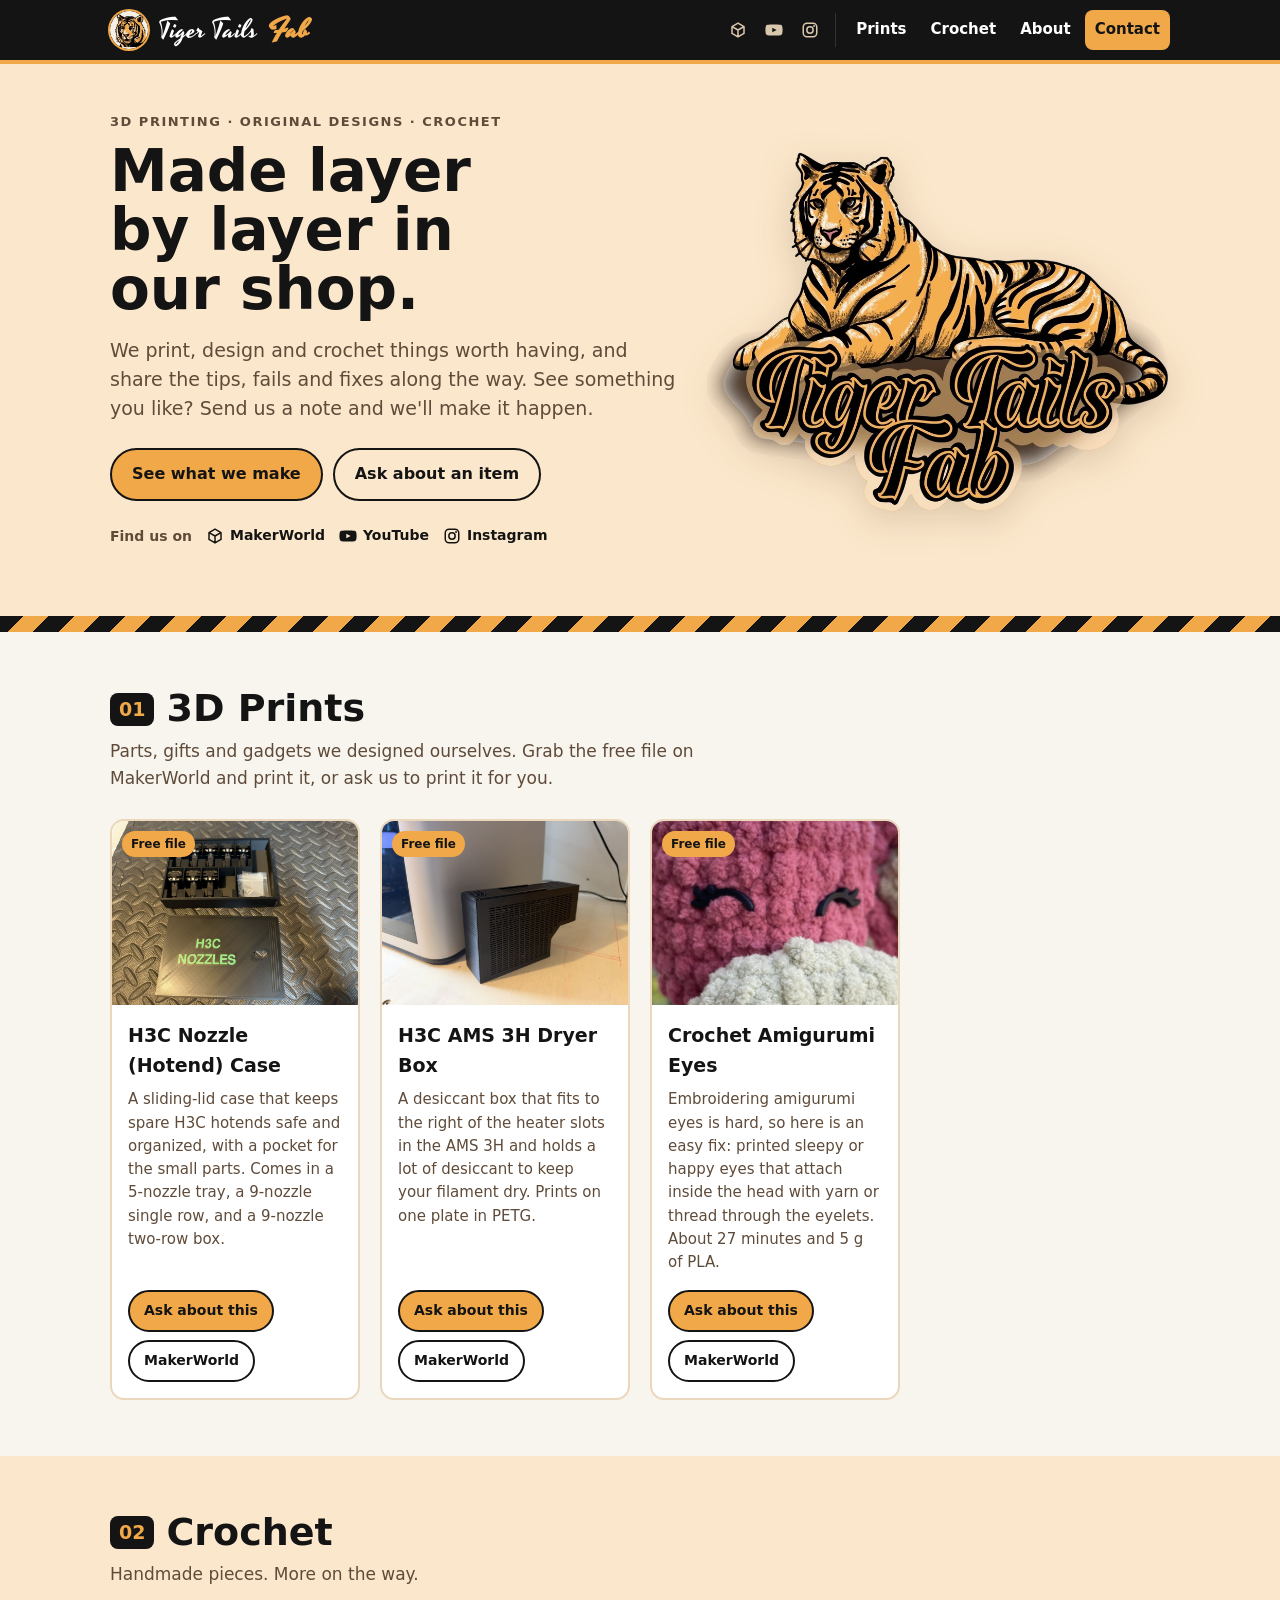
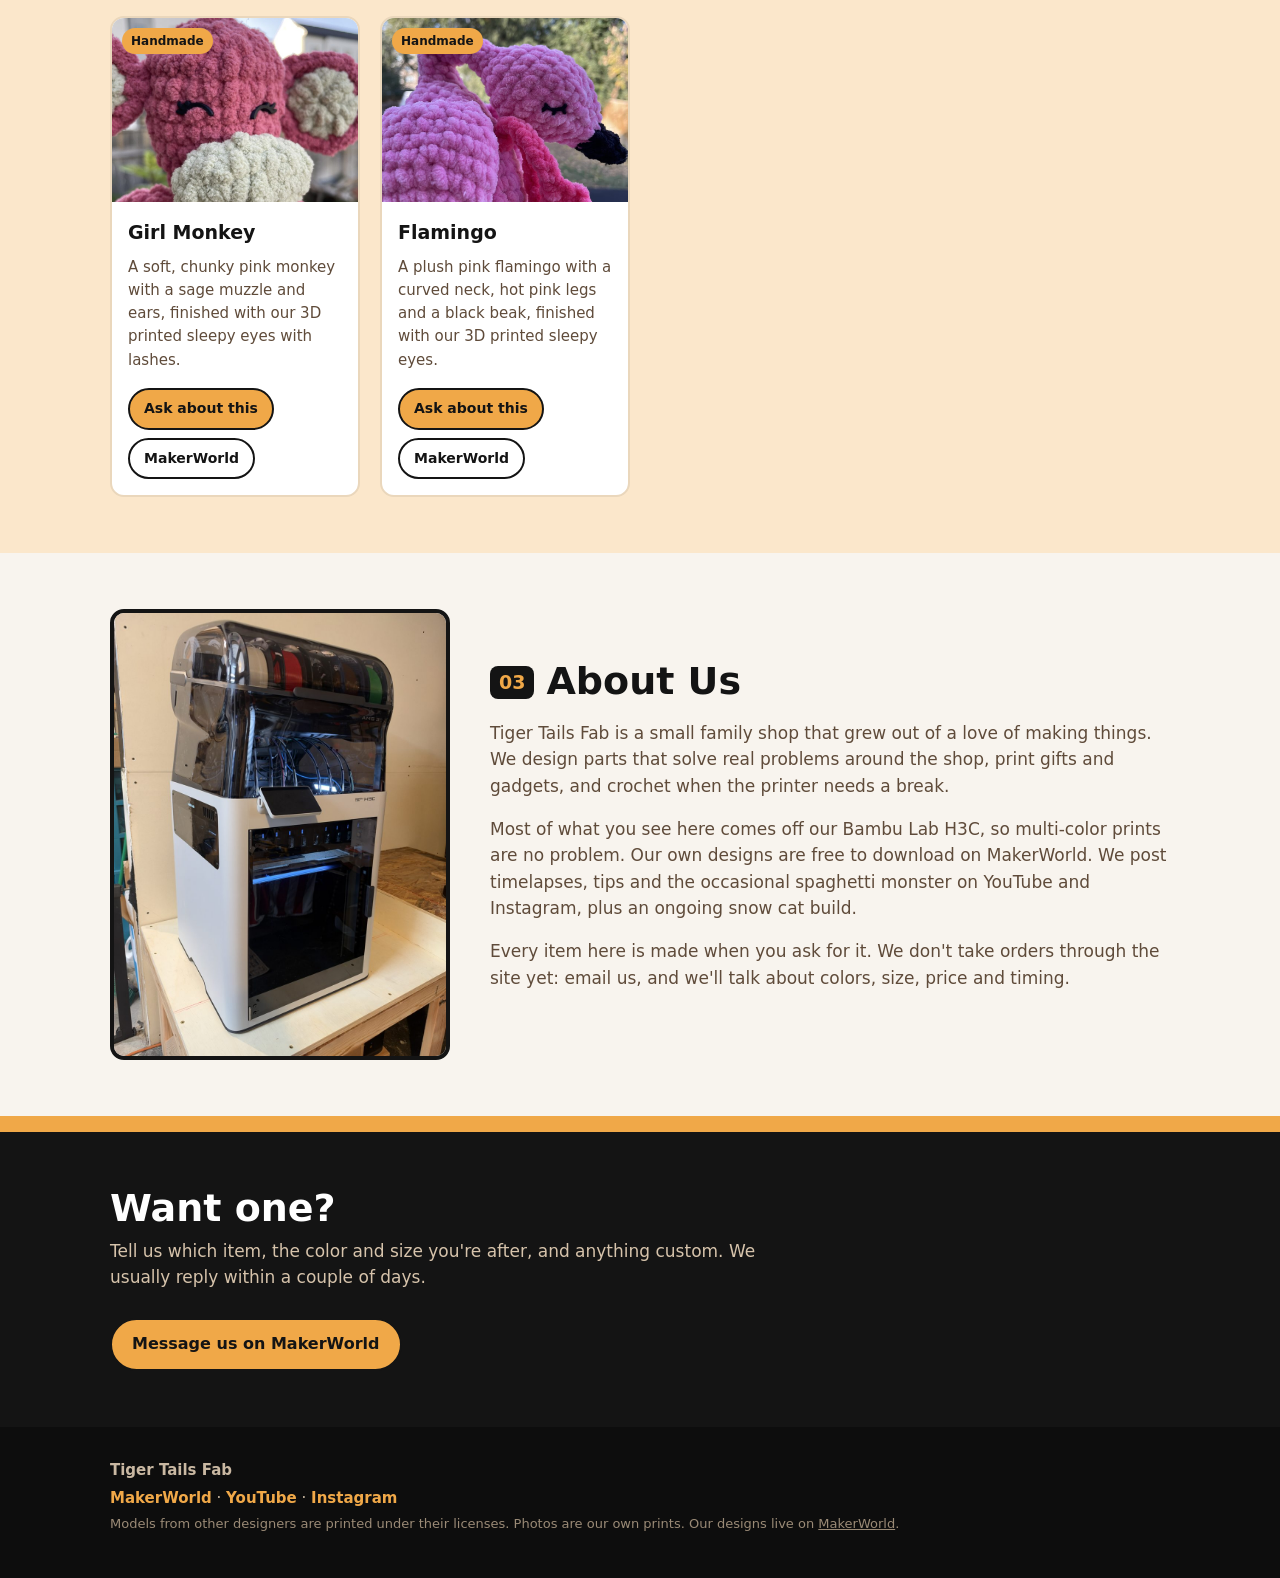
==== commit 83bfbe19: "Tiger Tails Fab: new reclining tiger logo and matching orange/cream theme Hero uses the new logo (we" ====
--- a/tigertailsfab/index.html
+++ b/tigertailsfab/index.html
@@ -10,7 +10,11 @@
 <link rel="apple-touch-icon" href="img/logo-192.png">
 <meta property="og:title" content="Tiger Tails Fab">
 <meta property="og:description" content="3D prints, original designs and crochet. Ask us about any item.">
-<meta property="og:image" content="https://tallietales.com/tigertailsfab/img/logo-512.png">
+<meta property="og:image" content="https://tallietales.com/tigertailsfab/img/og-512.jpg">
+<meta name="theme-color" content="#141414">
+<link rel="preconnect" href="https://fonts.googleapis.com">
+<link rel="preconnect" href="https://fonts.gstatic.com" crossorigin>
+<link rel="stylesheet" href="https://fonts.googleapis.com/css2?family=Yesteryear&display=swap">
 <link rel="stylesheet" href="ttf.css">
 <script src="items.js" defer></script>
 <script src="ttf.js" defer></script>
@@ -19,7 +23,7 @@
 
 <header class="top">
   <div class="wrap">
-    <a class="brand" href="./"><img src="img/logo-64.png" width="36" height="36" alt="">Tiger Tails <b>Fab</b></a>
+    <a class="brand" href="./"><img src="img/logo-64.png" width="38" height="38" alt="">Tiger Tails <b>Fab</b></a>
     <div class="top-right">
       <div class="top-social">
         <a href="https://makerworld.com/en/@TallieTales_Fab" target="_blank" rel="noopener" aria-label="Tiger Tails Fab on MakerWorld" title="MakerWorld"><svg viewBox="0 0 24 24" aria-hidden="true"><path fill="none" stroke="currentColor" stroke-width="2" stroke-linejoin="round" d="M12 2.8 20 7.4v9.2L12 21.2 4 16.6V7.4zM4 7.4l8 4.6 8-4.6M12 12v9.2"/></svg></a>
@@ -55,7 +59,7 @@
         </div>
       </div>
       <div class="hero-art">
-        <img class="logo" src="img/logo-512.png" width="512" height="512" alt="Tiger Tails Fab logo: a tiger in a ball cap">
+        <img class="logo" src="img/logo-tiger.webp" width="900" height="700" alt="Tiger Tails Fab logo: a tiger lying down above the words Tiger Tails Fab in script">
       </div>
     </div>
     <div class="stripes" aria-hidden="true"></div>
--- a/tigertailsfab/ttf.css
+++ b/tigertailsfab/ttf.css
@@ -1,12 +1,14 @@
 /* Tiger Tails Fab — its own look, separate from the Pile Boss pages. */
 :root {
+  /* colors taken from the reclining tiger logo */
   --ink: #141414;
-  --paper: #fffdf6;
-  --paper-2: #fff4cc;
-  --gold: #ffc414;
-  --gold-deep: #e0a800;
-  --muted: #5b564a;
-  --line: #e7dfc4;
+  --paper: #f8f4ee;
+  --paper-2: #fbe7cb;
+  --gold: #f0a848;
+  --gold-deep: #d4862a;
+  --brown: #8a5a34;
+  --muted: #5f4b3a;
+  --line: #ead7bc;
   --card: #ffffff;
   --radius: 14px;
   --display: "Arial Black", "Helvetica Neue", Impact, system-ui, sans-serif;
@@ -14,12 +16,12 @@
 }
 @media (prefers-color-scheme: dark) {
   :root {
-    --ink: #f5f1e4;
-    --paper: #121110;
-    --paper-2: #1c1a15;
-    --muted: #b7b0a0;
-    --line: #2f2b22;
-    --card: #1b1916;
+    --ink: #f6efe4;
+    --paper: #13100d;
+    --paper-2: #1f1912;
+    --muted: #c3ae95;
+    --line: #3a2e22;
+    --card: #1c1712;
   }
 }
 
@@ -34,7 +36,8 @@
 /* header */
 .top { position: sticky; top: 0; z-index: 10; background: #141414; color: #fff; border-bottom: 4px solid var(--gold); }
 .top .wrap { display: flex; align-items: center; justify-content: space-between; gap: 12px; height: 60px; }
-.brand { display: flex; align-items: center; gap: 10px; text-decoration: none; font: 900 19px/1 var(--display); letter-spacing: .3px; white-space: nowrap; }
+.brand { display: flex; align-items: center; gap: 10px; text-decoration: none; font: 400 27px/1 "Yesteryear", var(--display); letter-spacing: .2px; white-space: nowrap; }
+.brand img { border-radius: 50%; box-shadow: 0 0 0 2px var(--gold); }
 .brand b { color: var(--gold); }
 .top nav { display: flex; gap: 4px; }
 .top nav a { text-decoration: none; padding: 8px 10px; border-radius: 8px; font-weight: 600; font-size: 15px; }
@@ -43,7 +46,7 @@
 .top nav .nav-cta:hover { background: var(--gold-deep); }
 .top-right { display: flex; align-items: center; gap: 10px; }
 .top-social { display: flex; gap: 2px; padding-right: 8px; border-right: 1px solid #333; }
-.top-social a { display: grid; place-items: center; width: 34px; height: 34px; border-radius: 8px; color: #cfc9b6; }
+.top-social a { display: grid; place-items: center; width: 34px; height: 34px; border-radius: 8px; color: #d9c7ad; }
 .top-social a:hover { color: var(--gold); background: #2a2a2a; }
 .top-social svg { width: 18px; height: 18px; }
 @media (max-width: 640px) {
@@ -51,7 +54,7 @@
 }
 @media (max-width: 400px) {
   .top .wrap { padding: 0 14px; gap: 8px; }
-  .brand { font-size: 16px; }
+  .brand { font-size: 23px; }
   .brand img { display: none; }
   .top-right { gap: 6px; }
   .top-social { padding-right: 4px; }
@@ -65,12 +68,12 @@
 .kicker { font-weight: 800; text-transform: uppercase; letter-spacing: 1.5px; font-size: 13px; color: var(--muted); margin: 0 0 10px; }
 .hero h1 { font: 900 clamp(34px, 6vw, 58px)/1.02 var(--display); margin: 0 0 16px; text-wrap: balance; }
 .lede { font-size: 19px; color: var(--muted); margin: 0 0 24px; max-width: 34em; }
-.hero-art .logo { width: min(420px, 100%); margin: 0 auto; filter: drop-shadow(0 10px 18px rgba(0,0,0,.18)); }
+.hero-art .logo { width: min(500px, 100%); margin: 0 auto; filter: drop-shadow(0 10px 18px rgba(80,45,15,.18)); }
 .stripes { height: 16px; background: repeating-linear-gradient(-45deg, #141414 0 18px, var(--gold) 18px 36px); }
 @media (max-width: 760px) {
   .hero-grid { grid-template-columns: 1fr; padding-top: 28px; padding-bottom: 40px; }
   .hero-art { order: -1; }
-  .hero-art .logo { width: 230px; }
+  .hero-art .logo { width: min(320px, 86%); }
 }
 
 /* buttons */
@@ -121,7 +124,7 @@
 
 /* contact */
 .contact { background: #141414; color: #fff; border-top: 16px solid var(--gold); }
-.contact .sub { color: #c9c3b0; }
+.contact .sub { color: #d6c3ab; }
 .ask { display: grid; grid-template-columns: 1fr 1fr; gap: 14px; max-width: 760px; }
 .ask label { display: flex; flex-direction: column; gap: 6px; font-weight: 700; font-size: 14px; }
 .ask .full { grid-column: 1 / -1; }
@@ -132,11 +135,11 @@
 @media (max-width: 560px) { .ask { grid-template-columns: 1fr; } }
 
 /* footer */
-.foot { padding: 28px 0 40px; background: #0d0d0d; color: #bdb7a4; font-size: 15px; }
+.foot { padding: 28px 0 40px; background: #0d0d0d; color: #c9b8a2; font-size: 15px; }
 .foot p { margin: 4px 0; }
 .foot-social a { color: var(--gold); text-decoration: none; font-weight: 600; }
 .foot-social a:hover { text-decoration: underline; }
-.fine { font-size: 13px; color: #8f8a7a; }
+.fine { font-size: 13px; color: #9a8a76; }
 
 @media (prefers-reduced-motion: reduce) {
   html { scroll-behavior: auto; }
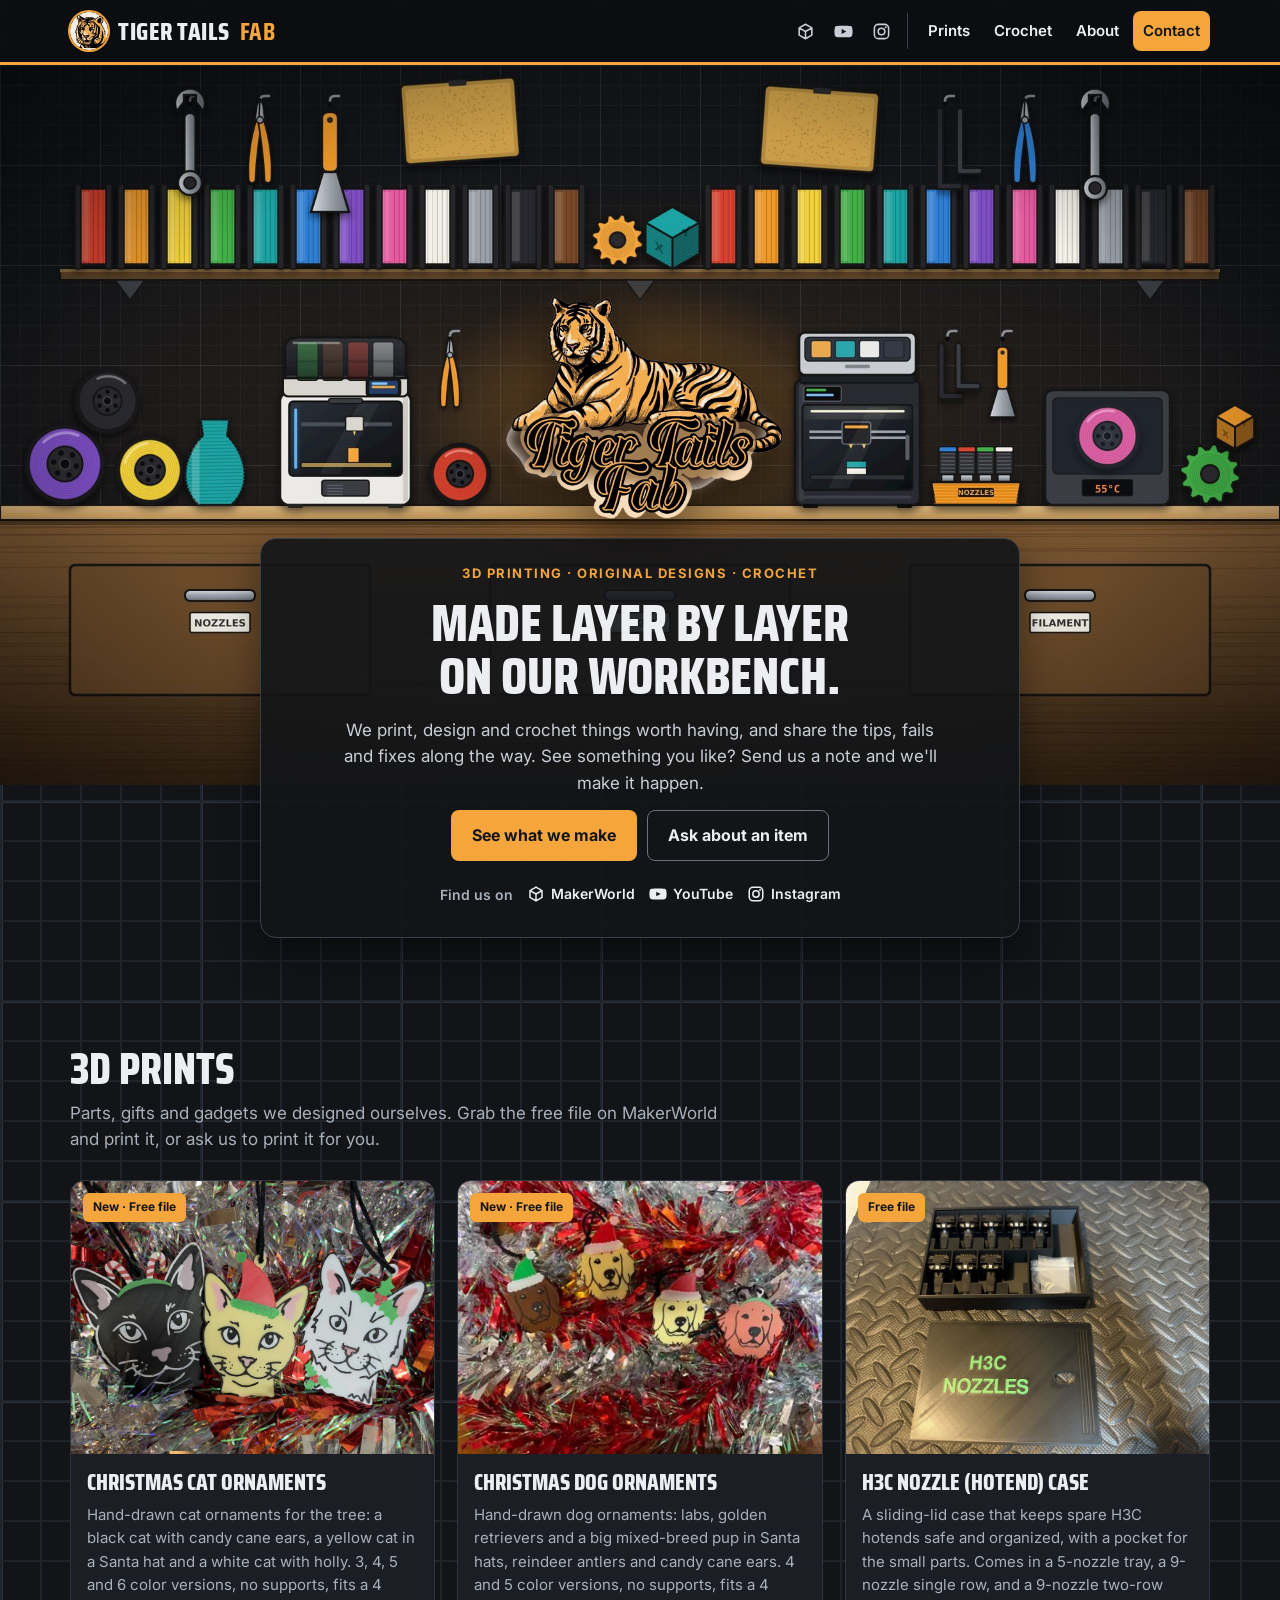
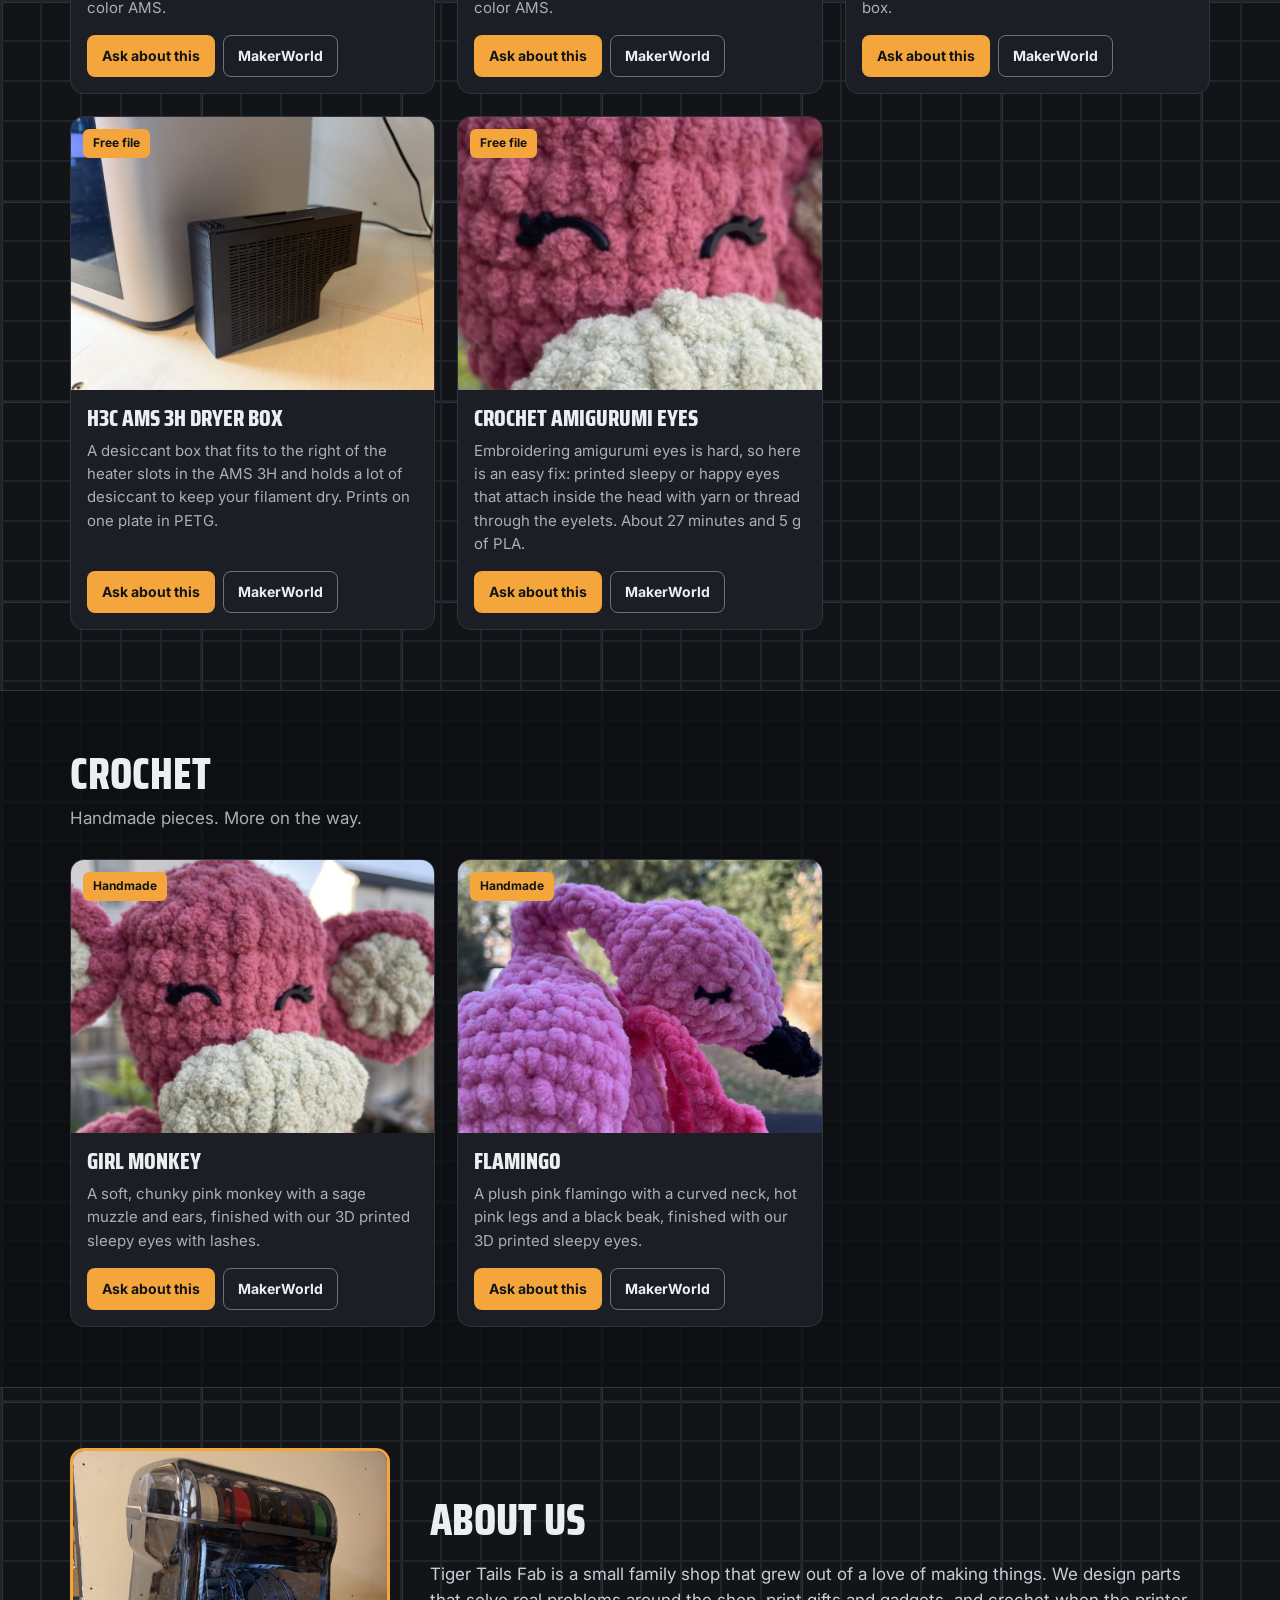
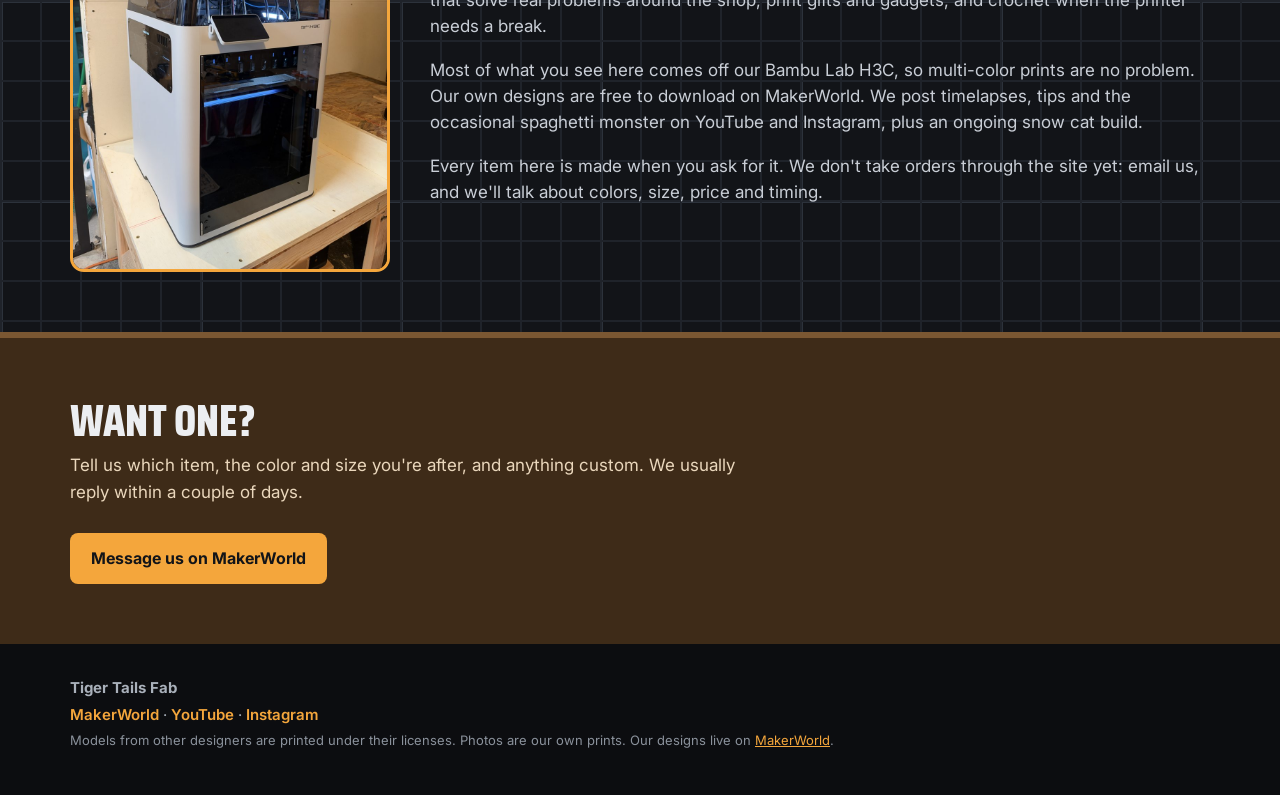
==== commit 3f525aa4: "Tiger Tails Fab: Dark Workbench theme + Christmas cat and dog ornaments Switches the page to the dar" ====
--- a/tigertailsfab/index.html
+++ b/tigertailsfab/index.html
@@ -11,10 +11,10 @@
 <meta property="og:title" content="Tiger Tails Fab">
 <meta property="og:description" content="3D prints, original designs and crochet. Ask us about any item.">
 <meta property="og:image" content="https://tallietales.com/tigertailsfab/img/og-512.jpg">
-<meta name="theme-color" content="#141414">
+<meta name="theme-color" content="#0c0d10">
 <link rel="preconnect" href="https://fonts.googleapis.com">
 <link rel="preconnect" href="https://fonts.gstatic.com" crossorigin>
-<link rel="stylesheet" href="https://fonts.googleapis.com/css2?family=Yesteryear&display=swap">
+<link rel="stylesheet" href="https://fonts.googleapis.com/css2?family=Saira+Condensed:wght@600;800&family=Inter:wght@400;600;700&display=swap">
 <link rel="stylesheet" href="ttf.css">
 <script src="items.js" defer></script>
 <script src="ttf.js" defer></script>
@@ -42,32 +42,27 @@
 
 <main>
   <section class="hero">
-    <div class="wrap hero-grid">
-      <div class="hero-text">
-        <p class="kicker">3D printing &middot; original designs &middot; crochet</p>
-        <h1>Made layer by layer in our shop.</h1>
-        <p class="lede">We print, design and crochet things worth having, and share the tips, fails and fixes along the way. See something you like? Send us a note and we'll make it happen.</p>
-        <div class="btns">
-          <a class="btn btn-main" href="#prints">See what we make</a>
-          <a class="btn btn-line" href="#contact">Ask about an item</a>
-        </div>
-        <div class="social">
-          <span class="social-label">Find us on</span>
-          <a href="https://makerworld.com/en/@TallieTales_Fab" target="_blank" rel="noopener" aria-label="Tiger Tails Fab on MakerWorld" title="MakerWorld"><svg viewBox="0 0 24 24" aria-hidden="true"><path fill="none" stroke="currentColor" stroke-width="2" stroke-linejoin="round" d="M12 2.8 20 7.4v9.2L12 21.2 4 16.6V7.4zM4 7.4l8 4.6 8-4.6M12 12v9.2"/></svg> <span>MakerWorld</span></a>
-          <a href="https://www.youtube.com/@Tiger_Tails_Fab" target="_blank" rel="noopener" aria-label="Tiger Tails Fab on YouTube" title="YouTube"><svg viewBox="0 0 24 24" aria-hidden="true"><path fill="currentColor" d="M23 7.2a3 3 0 0 0-2.1-2.1C19 4.6 12 4.6 12 4.6s-7 0-8.9.5A3 3 0 0 0 1 7.2 31 31 0 0 0 .5 12a31 31 0 0 0 .5 4.8 3 3 0 0 0 2.1 2.1c1.9.5 8.9.5 8.9.5s7 0 8.9-.5a3 3 0 0 0 2.1-2.1 31 31 0 0 0 .5-4.8 31 31 0 0 0-.5-4.8zM9.7 15.1V8.9l5.8 3.1z"/></svg> <span>YouTube</span></a>
-          <a href="https://www.instagram.com/tiger_tails_fab/" target="_blank" rel="noopener" aria-label="Tiger Tails Fab on Instagram" title="Instagram"><svg viewBox="0 0 24 24" aria-hidden="true"><rect x="3" y="3" width="18" height="18" rx="5" fill="none" stroke="currentColor" stroke-width="2"/><circle cx="12" cy="12" r="4.2" fill="none" stroke="currentColor" stroke-width="2"/><circle cx="17.4" cy="6.6" r="1.3" fill="currentColor"/></svg> <span>Instagram</span></a>
-        </div>
+    <img class="logo" src="img/logo-tiger.webp" width="900" height="700" alt="Tiger Tails Fab logo: a tiger lying down above the words Tiger Tails Fab in script">
+    <div class="hero-card">
+      <p class="kicker">3D printing &middot; original designs &middot; crochet</p>
+      <h1>Made layer by layer on our workbench.</h1>
+      <p class="lede">We print, design and crochet things worth having, and share the tips, fails and fixes along the way. See something you like? Send us a note and we'll make it happen.</p>
+      <div class="btns">
+        <a class="btn btn-main" href="#prints">See what we make</a>
+        <a class="btn btn-line" href="#contact">Ask about an item</a>
       </div>
-      <div class="hero-art">
-        <img class="logo" src="img/logo-tiger.webp" width="900" height="700" alt="Tiger Tails Fab logo: a tiger lying down above the words Tiger Tails Fab in script">
+      <div class="social">
+        <span class="social-label">Find us on</span>
+        <a href="https://makerworld.com/en/@TallieTales_Fab" target="_blank" rel="noopener" aria-label="Tiger Tails Fab on MakerWorld" title="MakerWorld"><svg viewBox="0 0 24 24" aria-hidden="true"><path fill="none" stroke="currentColor" stroke-width="2" stroke-linejoin="round" d="M12 2.8 20 7.4v9.2L12 21.2 4 16.6V7.4zM4 7.4l8 4.6 8-4.6M12 12v9.2"/></svg> <span>MakerWorld</span></a>
+        <a href="https://www.youtube.com/@Tiger_Tails_Fab" target="_blank" rel="noopener" aria-label="Tiger Tails Fab on YouTube" title="YouTube"><svg viewBox="0 0 24 24" aria-hidden="true"><path fill="currentColor" d="M23 7.2a3 3 0 0 0-2.1-2.1C19 4.6 12 4.6 12 4.6s-7 0-8.9.5A3 3 0 0 0 1 7.2 31 31 0 0 0 .5 12a31 31 0 0 0 .5 4.8 3 3 0 0 0 2.1 2.1c1.9.5 8.9.5 8.9.5s7 0 8.9-.5a3 3 0 0 0 2.1-2.1 31 31 0 0 0 .5-4.8 31 31 0 0 0-.5-4.8zM9.7 15.1V8.9l5.8 3.1z"/></svg> <span>YouTube</span></a>
+        <a href="https://www.instagram.com/tiger_tails_fab/" target="_blank" rel="noopener" aria-label="Tiger Tails Fab on Instagram" title="Instagram"><svg viewBox="0 0 24 24" aria-hidden="true"><rect x="3" y="3" width="18" height="18" rx="5" fill="none" stroke="currentColor" stroke-width="2"/><circle cx="12" cy="12" r="4.2" fill="none" stroke="currentColor" stroke-width="2"/><circle cx="17.4" cy="6.6" r="1.3" fill="currentColor"/></svg> <span>Instagram</span></a>
       </div>
     </div>
-    <div class="stripes" aria-hidden="true"></div>
   </section>
 
   <section class="band" id="prints">
     <div class="wrap">
-      <h2><span>01</span> 3D Prints</h2>
+      <h2>3D Prints</h2>
       <p class="sub">Parts, gifts and gadgets we designed ourselves. Grab the free file on MakerWorld and print it, or ask us to print it for you.</p>
       <div class="grid" data-list="prints"></div>
     </div>
@@ -75,7 +70,7 @@
 
   <section class="band alt" id="crochet">
     <div class="wrap">
-      <h2><span>02</span> Crochet</h2>
+      <h2>Crochet</h2>
       <p class="sub">Handmade pieces. More on the way.</p>
       <div class="grid" data-list="crochet"></div>
     </div>
@@ -85,7 +80,7 @@
     <div class="wrap shop-grid">
       <img src="img/printer.jpg" width="900" height="1200" alt="The Bambu Lab H3C printer in the Tiger Tails shop, with spools loaded on top" loading="lazy">
       <div>
-        <h2><span>03</span> About Us</h2>
+        <h2>About Us</h2>
         <p>Tiger Tails Fab is a small family shop that grew out of a love of making things. We design parts that solve real problems around the shop, print gifts and gadgets, and crochet when the printer needs a break.</p>
         <p>Most of what you see here comes off our Bambu Lab H3C, so multi-color prints are no problem. Our own designs are free to download on MakerWorld. We post timelapses, tips and the occasional spaghetti monster on YouTube and Instagram, plus an ongoing snow cat build.</p>
         <p>Every item here is made when you ask for it. We don't take orders through the site yet: email us, and we'll talk about colors, size, price and timing.</p>
--- a/tigertailsfab/ttf.css
+++ b/tigertailsfab/ttf.css
@@ -1,60 +1,65 @@
-/* Tiger Tails Fab — its own look, separate from the Pile Boss pages. */
+/* Tiger Tails Fab — "Dark Workbench": the shop wall grid, the bench, two printers.
+   One dark look on purpose (it matches the YouTube banner), so no light theme. */
 :root {
-  /* colors taken from the reclining tiger logo */
-  --ink: #141414;
-  --paper: #f8f4ee;
-  --paper-2: #fbe7cb;
-  --gold: #f0a848;
-  --gold-deep: #d4862a;
-  --brown: #8a5a34;
-  --muted: #5f4b3a;
-  --line: #ead7bc;
-  --card: #ffffff;
+  color-scheme: dark;
+  --wall: #121418;      /* grid wall */
+  --wall-line: #1f232a;
+  --wall-line-2: #2c323b;
+  --panel: #1b1f25;     /* cards */
+  --panel-line: #2f353e;
+  --ink: #eceef1;
+  --muted: #a9b0ba;
+  --soft: #c9ced6;
+  --gold: #f4a63c;      /* tiger orange */
+  --gold-deep: #e08a2a;
+  --wood: #3e2b18;
+  --wood-edge: #7a5732;
+  --night: #0c0d10;
   --radius: 14px;
-  --display: "Arial Black", "Helvetica Neue", Impact, system-ui, sans-serif;
-  --text: system-ui, -apple-system, "Segoe UI", Roboto, sans-serif;
-}
-@media (prefers-color-scheme: dark) {
-  :root {
-    --ink: #f6efe4;
-    --paper: #13100d;
-    --paper-2: #1f1912;
-    --muted: #c3ae95;
-    --line: #3a2e22;
-    --card: #1c1712;
-  }
+  --display: "Saira Condensed", "Arial Narrow", Impact, system-ui, sans-serif;
+  --text: Inter, system-ui, -apple-system, "Segoe UI", Roboto, sans-serif;
 }
 
 * { box-sizing: border-box; }
 [hidden] { display: none !important; }
 html { scroll-behavior: smooth; scroll-padding-top: 72px; }
-body { margin: 0; background: var(--paper); color: var(--ink); font: 17px/1.55 var(--text); }
+body {
+  margin: 0; color: var(--ink); font: 17px/1.55 var(--text);
+  background-color: var(--wall);
+  background-image:
+    linear-gradient(var(--wall-line) 2px, transparent 2px),
+    linear-gradient(90deg, var(--wall-line) 2px, transparent 2px),
+    linear-gradient(var(--wall-line-2) 3px, transparent 3px),
+    linear-gradient(90deg, var(--wall-line-2) 3px, transparent 3px);
+  background-size: 40px 40px, 40px 40px, 200px 200px, 200px 200px;
+}
 img { max-width: 100%; height: auto; display: block; }
-a { color: inherit; }
-.wrap { max-width: 1100px; margin: 0 auto; padding: 0 20px; }
+a { color: var(--gold); }
+a:focus-visible, button:focus-visible, input:focus-visible, textarea:focus-visible { outline: 3px solid var(--gold); outline-offset: 2px; }
+.wrap { max-width: 1180px; margin: 0 auto; padding-left: max(20px, env(safe-area-inset-left, 0px)); padding-right: max(20px, env(safe-area-inset-right, 0px)); }
 
 /* header */
-.top { position: sticky; top: 0; z-index: 10; background: #141414; color: #fff; border-bottom: 4px solid var(--gold); }
-.top .wrap { display: flex; align-items: center; justify-content: space-between; gap: 12px; height: 60px; }
-.brand { display: flex; align-items: center; gap: 10px; text-decoration: none; font: 400 27px/1 "Yesteryear", var(--display); letter-spacing: .2px; white-space: nowrap; }
+.top { position: sticky; top: 0; z-index: 10; background: rgba(12,13,16,.94); color: var(--ink); border-bottom: 3px solid var(--gold); backdrop-filter: blur(6px); }
+.top .wrap { display: flex; align-items: center; justify-content: space-between; gap: 12px; height: 62px; }
+.brand { display: flex; align-items: center; gap: 10px; text-decoration: none; color: var(--ink); font: 800 25px/1 var(--display); text-transform: uppercase; letter-spacing: .5px; white-space: nowrap; }
+.brand b { color: var(--gold); }
 .brand img { border-radius: 50%; box-shadow: 0 0 0 2px var(--gold); }
-.brand b { color: var(--gold); }
+.top-right { display: flex; align-items: center; gap: 10px; }
+.top-social { display: flex; gap: 2px; padding-right: 8px; border-right: 1px solid #3a4049; }
+.top-social a { display: grid; place-items: center; width: 36px; height: 36px; border-radius: 8px; color: var(--soft); }
+.top-social a:hover { color: var(--gold); background: #22262d; }
+.top-social svg { width: 19px; height: 19px; }
 .top nav { display: flex; gap: 4px; }
-.top nav a { text-decoration: none; padding: 8px 10px; border-radius: 8px; font-weight: 600; font-size: 15px; }
-.top nav a:hover { background: #2a2a2a; }
-.top nav .nav-cta { background: var(--gold); color: #141414; }
+.top nav a { color: var(--ink); text-decoration: none; padding: 8px 10px; border-radius: 8px; font-weight: 600; font-size: 15px; }
+.top nav a:hover { background: #22262d; }
+.top nav .nav-cta { background: var(--gold); color: var(--wall); }
 .top nav .nav-cta:hover { background: var(--gold-deep); }
-.top-right { display: flex; align-items: center; gap: 10px; }
-.top-social { display: flex; gap: 2px; padding-right: 8px; border-right: 1px solid #333; }
-.top-social a { display: grid; place-items: center; width: 34px; height: 34px; border-radius: 8px; color: #d9c7ad; }
-.top-social a:hover { color: var(--gold); background: #2a2a2a; }
-.top-social svg { width: 18px; height: 18px; }
 @media (max-width: 640px) {
   .top nav a:not(.nav-cta) { display: none; }
 }
 @media (max-width: 400px) {
-  .top .wrap { padding: 0 14px; gap: 8px; }
-  .brand { font-size: 23px; }
+  .top .wrap { padding-left: 14px; padding-right: 14px; gap: 8px; }
+  .brand { font-size: 21px; }
   .brand img { display: none; }
   .top-right { gap: 6px; }
   .top-social { padding-right: 4px; }
@@ -62,84 +67,103 @@
   .top nav .nav-cta { padding: 8px; }
 }
 
-/* hero */
-.hero { position: relative; background: var(--paper-2); overflow: hidden; }
-.hero-grid { display: grid; grid-template-columns: 1.1fr .9fr; gap: 32px; align-items: center; padding-top: 48px; padding-bottom: 64px; }
-.kicker { font-weight: 800; text-transform: uppercase; letter-spacing: 1.5px; font-size: 13px; color: var(--muted); margin: 0 0 10px; }
-.hero h1 { font: 900 clamp(34px, 6vw, 58px)/1.02 var(--display); margin: 0 0 16px; text-wrap: balance; }
-.lede { font-size: 19px; color: var(--muted); margin: 0 0 24px; max-width: 34em; }
-.hero-art .logo { width: min(500px, 100%); margin: 0 auto; filter: drop-shadow(0 10px 18px rgba(80,45,15,.18)); }
-.stripes { height: 16px; background: repeating-linear-gradient(-45deg, #141414 0 18px, var(--gold) 18px 36px); }
-@media (max-width: 760px) {
-  .hero-grid { grid-template-columns: 1fr; padding-top: 28px; padding-bottom: 40px; }
-  .hero-art { order: -1; }
-  .hero-art .logo { width: min(320px, 86%); }
+/* hero: the workbench, logo in the lamp glow, text card resting on the bench */
+.hero {
+  display: flex; flex-direction: column; align-items: center; justify-content: space-between; gap: 28px;
+  min-height: 640px; padding: 48px 16px 0; text-align: center;
+  background: var(--wall) url("img/bench.jpg") center 38% / cover no-repeat;
+  border-bottom: 8px solid var(--wood);
+}
+@media (max-width: 900px) { .hero { background-image: url("img/bench-1280.jpg"); } }
+.hero .logo { width: min(440px, 86%); filter: drop-shadow(0 12px 24px rgba(0,0,0,.6)); }
+.hero-card {
+  width: min(760px, 100%); display: flex; flex-direction: column; align-items: center; gap: 14px;
+  background: rgba(18,20,24,.9); border: 1px solid #3a4049; border-bottom: none; border-radius: 16px 16px 0 0;
+  padding: 24px max(18px, 3vw) 26px;
+}
+.kicker { font-weight: 700; text-transform: uppercase; letter-spacing: 1.5px; font-size: 13px; color: var(--gold); margin: 0; }
+.hero h1 { font: 800 clamp(34px, 5.4vw, 52px)/1.02 var(--display); text-transform: uppercase; margin: 0; text-wrap: balance; }
+.lede { font-size: 17px; color: var(--soft); margin: 0; max-width: 36em; }
+.hero .btns { justify-content: center; }
+@media (max-width: 640px) {
+  .hero { min-height: 0; padding-top: 32px; background-position: 30% 40%; }
+  .hero .logo { width: min(300px, 82%); }
+}
+/* wide screens: show the whole bench like the YouTube banner, logo in the glow
+   between the two printers, text card resting on the drawers */
+@media (min-width: 761px) {
+  .hero {
+    display: flow-root; min-height: 0; padding: 0 16px 48px; border-bottom: none;
+    background: url("img/bench.jpg") center top / 100% auto no-repeat;
+  }
+  .hero .logo { width: 23%; margin: 18.5% auto 0; }
+  .hero-card { margin: 1.5% auto 0; border-bottom: 1px solid #3a4049; border-radius: 16px; box-shadow: 0 18px 40px rgba(0,0,0,.45); }
 }
 
 /* buttons */
 .btns { display: flex; flex-wrap: wrap; gap: 10px; }
-.btn { display: inline-block; text-decoration: none; font-weight: 800; padding: 12px 20px; border-radius: 999px; border: 2px solid #141414; cursor: pointer; font-size: 16px; font-family: var(--text); }
-.btn-main { background: var(--gold); color: #141414; }
+.btn { display: inline-block; text-decoration: none; font-weight: 700; padding: 12px 20px; border-radius: 8px; border: 1px solid transparent; cursor: pointer; font-size: 16px; font-family: var(--text); }
+.btn-main { background: var(--gold); color: var(--wall); }
 .btn-main:hover { background: var(--gold-deep); }
-.btn-line { background: transparent; color: var(--ink); border-color: var(--ink); }
-.btn-line:hover { background: var(--ink); color: var(--paper); }
-.btn.sm { padding: 8px 14px; font-size: 14px; }
+.btn-line { background: transparent; color: var(--ink); border-color: #6b727d; }
+.btn-line:hover { border-color: var(--ink); background: #22262d; }
+.btn.sm { padding: 9px 14px; font-size: 14px; }
+
 /* social links: quiet, but always in view */
-.social { display: flex; align-items: center; gap: 6px 14px; margin-top: 20px; flex-wrap: wrap; font-size: 14px; }
-.social-label { color: var(--muted); font-weight: 700; }
-.social a { display: inline-flex; align-items: center; gap: 6px; text-decoration: none; font-weight: 700; color: var(--ink); padding: 4px 0; border-bottom: 2px solid transparent; }
+.social { display: flex; align-items: center; justify-content: center; gap: 6px 14px; flex-wrap: wrap; font-size: 14px; padding-top: 4px; }
+.social-label { color: var(--muted); font-weight: 600; }
+.social a { display: inline-flex; align-items: center; gap: 6px; text-decoration: none; font-weight: 600; color: var(--ink); padding: 4px 0; border-bottom: 2px solid transparent; }
 .social a:hover { border-bottom-color: var(--gold); }
 .social svg { width: 18px; height: 18px; flex: none; }
 
 /* sections */
-.band { padding: 56px 0; }
-.band.alt { background: var(--paper-2); }
-.band h2 { font: 900 clamp(26px, 4vw, 38px)/1.1 var(--display); margin: 0 0 8px; display: flex; align-items: center; gap: 12px; }
-.band h2 span { font-size: .5em; background: #141414; color: var(--gold); padding: 6px 9px; border-radius: 8px; }
+.band { padding: 60px 0; }
+.band.alt { background: rgba(12,13,16,.72); border-top: 1px solid var(--panel-line); border-bottom: 1px solid var(--panel-line); }
+.band h2 { font: 800 clamp(30px, 4.4vw, 44px)/1.05 var(--display); text-transform: uppercase; margin: 0 0 8px; }
 .sub { color: var(--muted); margin: 0 0 28px; max-width: 40em; }
 
-/* item grid */
-.grid { display: grid; grid-template-columns: repeat(auto-fill, minmax(240px, 1fr)); gap: 20px; }
-.card { background: var(--card); border: 2px solid var(--line); border-radius: var(--radius); overflow: hidden; display: flex; flex-direction: column; transition: transform .15s, border-color .15s; }
+/* item grid (cards are built by ttf.js from items.js) */
+.grid { display: grid; grid-template-columns: repeat(auto-fill, minmax(300px, 1fr)); gap: 22px; }
+.card { background: var(--panel); border: 1px solid var(--panel-line); border-radius: var(--radius); overflow: hidden; display: flex; flex-direction: column; transition: transform .15s, border-color .15s; }
 .card:hover { transform: translateY(-3px); border-color: var(--gold); }
-.pic { position: relative; aspect-ratio: 4 / 3; background: #222; }
+.pic { position: relative; aspect-ratio: 4 / 3; background: #0f1114; }
 .pic img { width: 100%; height: 100%; object-fit: cover; }
-.pic.empty { display: grid; place-items: center; background: repeating-linear-gradient(-45deg, #1d1d1d 0 14px, #262626 14px 28px); color: #9a9480; font-weight: 700; font-size: 14px; }
-.tag { position: absolute; left: 10px; top: 10px; background: var(--gold); color: #141414; font-weight: 800; font-size: 12px; padding: 4px 9px; border-radius: 999px; }
+.pic.empty { display: grid; place-items: center; background: repeating-linear-gradient(-45deg, #1d1d1d 0 14px, #262626 14px 28px); color: var(--muted); font-weight: 700; font-size: 14px; }
+.tag { position: absolute; left: 12px; top: 12px; background: var(--gold); color: var(--wall); font-weight: 700; font-size: 12px; padding: 5px 10px; border-radius: 6px; }
 .sample { position: absolute; right: 10px; top: 10px; background: #d92d20; color: #fff; font-weight: 800; font-size: 12px; padding: 4px 9px; border-radius: 999px; }
 .body { padding: 16px; display: flex; flex-direction: column; gap: 8px; flex: 1; }
-.body h3 { margin: 0; font-size: 19px; }
+.body h3 { margin: 0; font: 800 23px/1.1 var(--display); text-transform: uppercase; }
 .body p { margin: 0; color: var(--muted); font-size: 15px; }
 .acts { margin-top: auto; padding-top: 8px; display: flex; gap: 8px; flex-wrap: wrap; }
 .none { color: var(--muted); font-style: italic; }
 
-/* shop */
-.shop-grid { display: grid; grid-template-columns: 340px 1fr; gap: 40px; align-items: center; }
-.shop-grid img { border-radius: var(--radius); border: 4px solid #141414; }
-.shop-grid p { color: var(--muted); }
+/* about */
+.shop-grid { display: grid; grid-template-columns: 320px 1fr; gap: 40px; align-items: center; }
+.shop-grid img { border-radius: var(--radius); border: 3px solid var(--gold); }
+.shop-grid p { color: var(--soft); }
 @media (max-width: 760px) {
   .shop-grid { grid-template-columns: 1fr; }
   .shop-grid img { max-width: 300px; }
 }
 
-/* contact */
-.contact { background: #141414; color: #fff; border-top: 16px solid var(--gold); }
-.contact .sub { color: #d6c3ab; }
+/* contact: the bench front */
+.contact { background: var(--wood); border-top: 6px solid var(--wood-edge); }
+.contact .sub { color: #ead7bc; }
 .ask { display: grid; grid-template-columns: 1fr 1fr; gap: 14px; max-width: 760px; }
 .ask label { display: flex; flex-direction: column; gap: 6px; font-weight: 700; font-size: 14px; }
 .ask .full { grid-column: 1 / -1; }
-.ask input, .ask textarea { font: inherit; padding: 12px 14px; border-radius: 10px; border: 2px solid #3a3a3a; background: #1f1f1f; color: #fff; }
+.ask input, .ask textarea { font: inherit; padding: 12px 14px; border-radius: 10px; border: 1px solid #6b4c2c; background: #2c1f11; color: var(--ink); }
 .ask input:focus, .ask textarea:focus { outline: none; border-color: var(--gold); }
-.ask .btn { justify-self: start; border-color: var(--gold); }
+.ask .btn { justify-self: start; }
 .contact .fine a { color: var(--gold); }
 @media (max-width: 560px) { .ask { grid-template-columns: 1fr; } }
 
 /* footer */
-.foot { padding: 28px 0 40px; background: #0d0d0d; color: #c9b8a2; font-size: 15px; }
+.foot { padding: 28px 0 40px; background: var(--night); color: var(--muted); font-size: 15px; }
 .foot p { margin: 4px 0; }
 .foot-social a { color: var(--gold); text-decoration: none; font-weight: 600; }
 .foot-social a:hover { text-decoration: underline; }
-.fine { font-size: 13px; color: #9a8a76; }
+.fine { font-size: 13px; color: #8a919b; }
 
 @media (prefers-reduced-motion: reduce) {
   html { scroll-behavior: auto; }
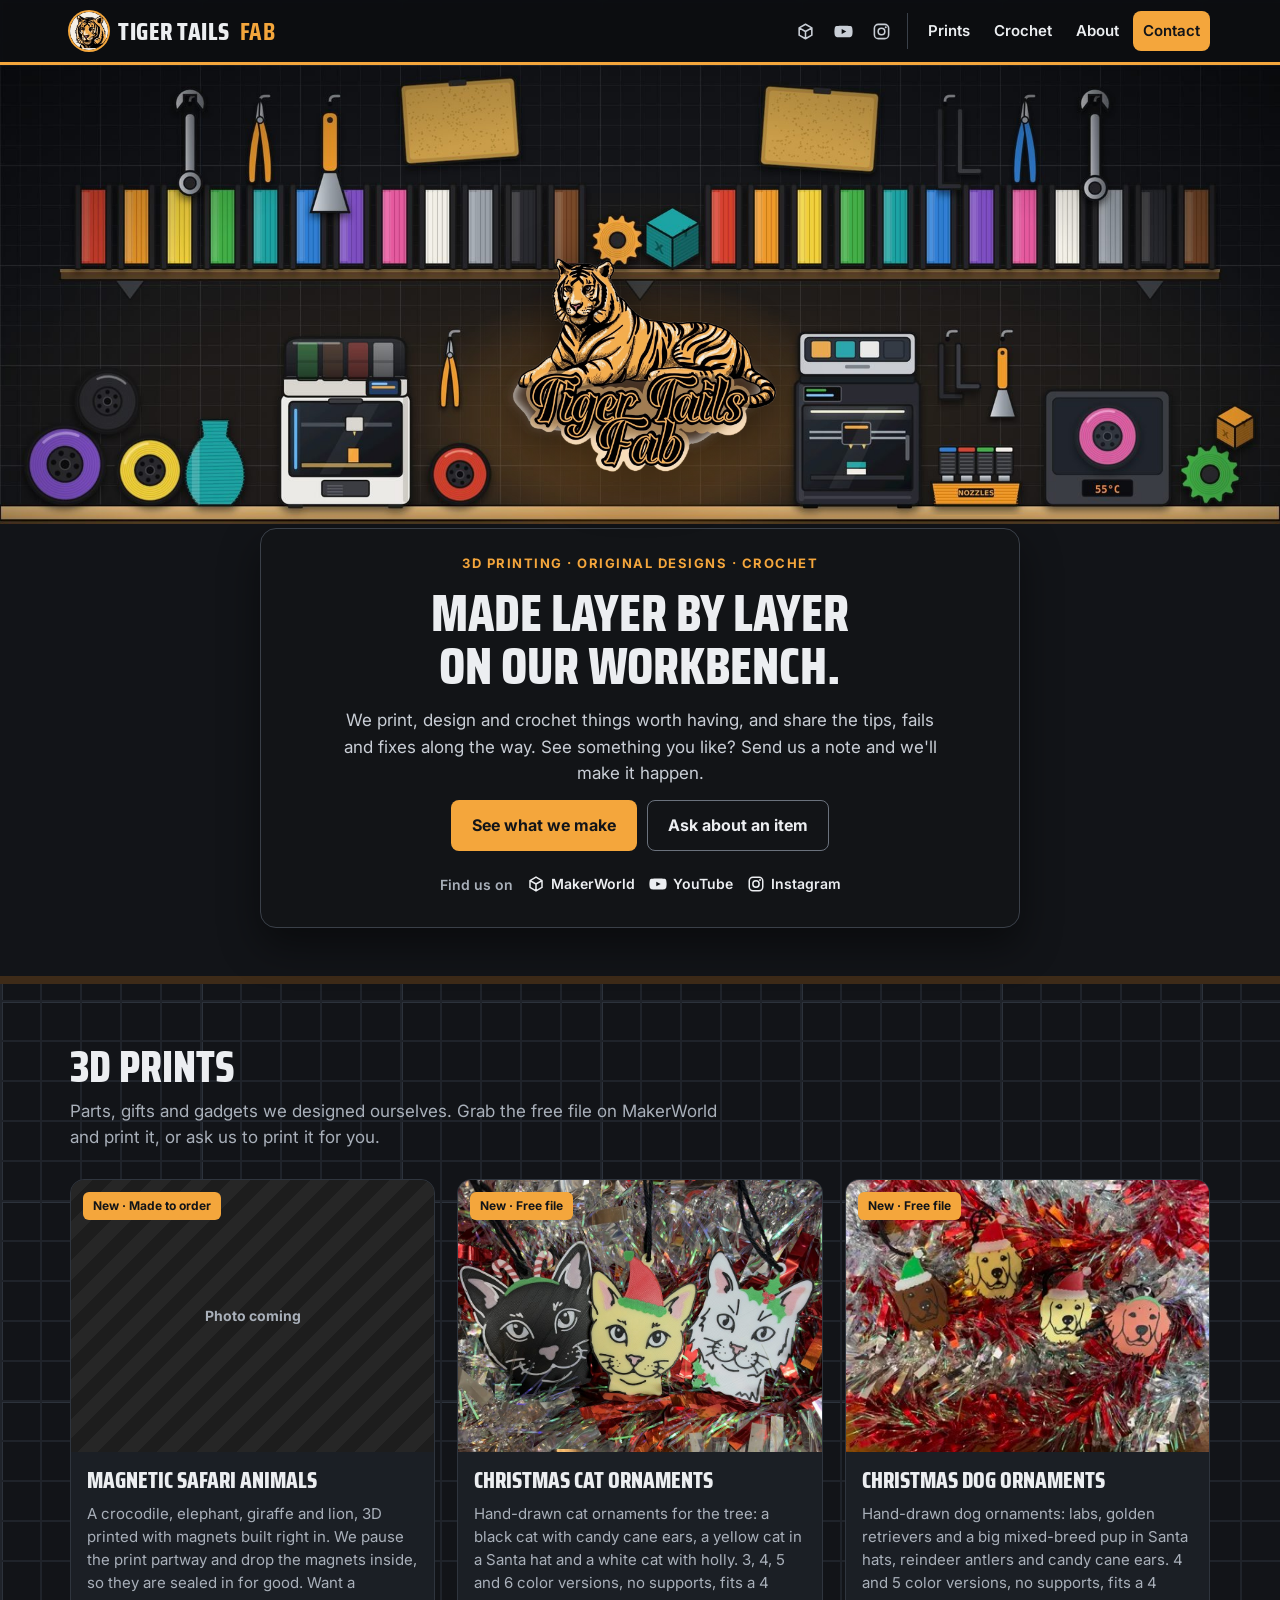
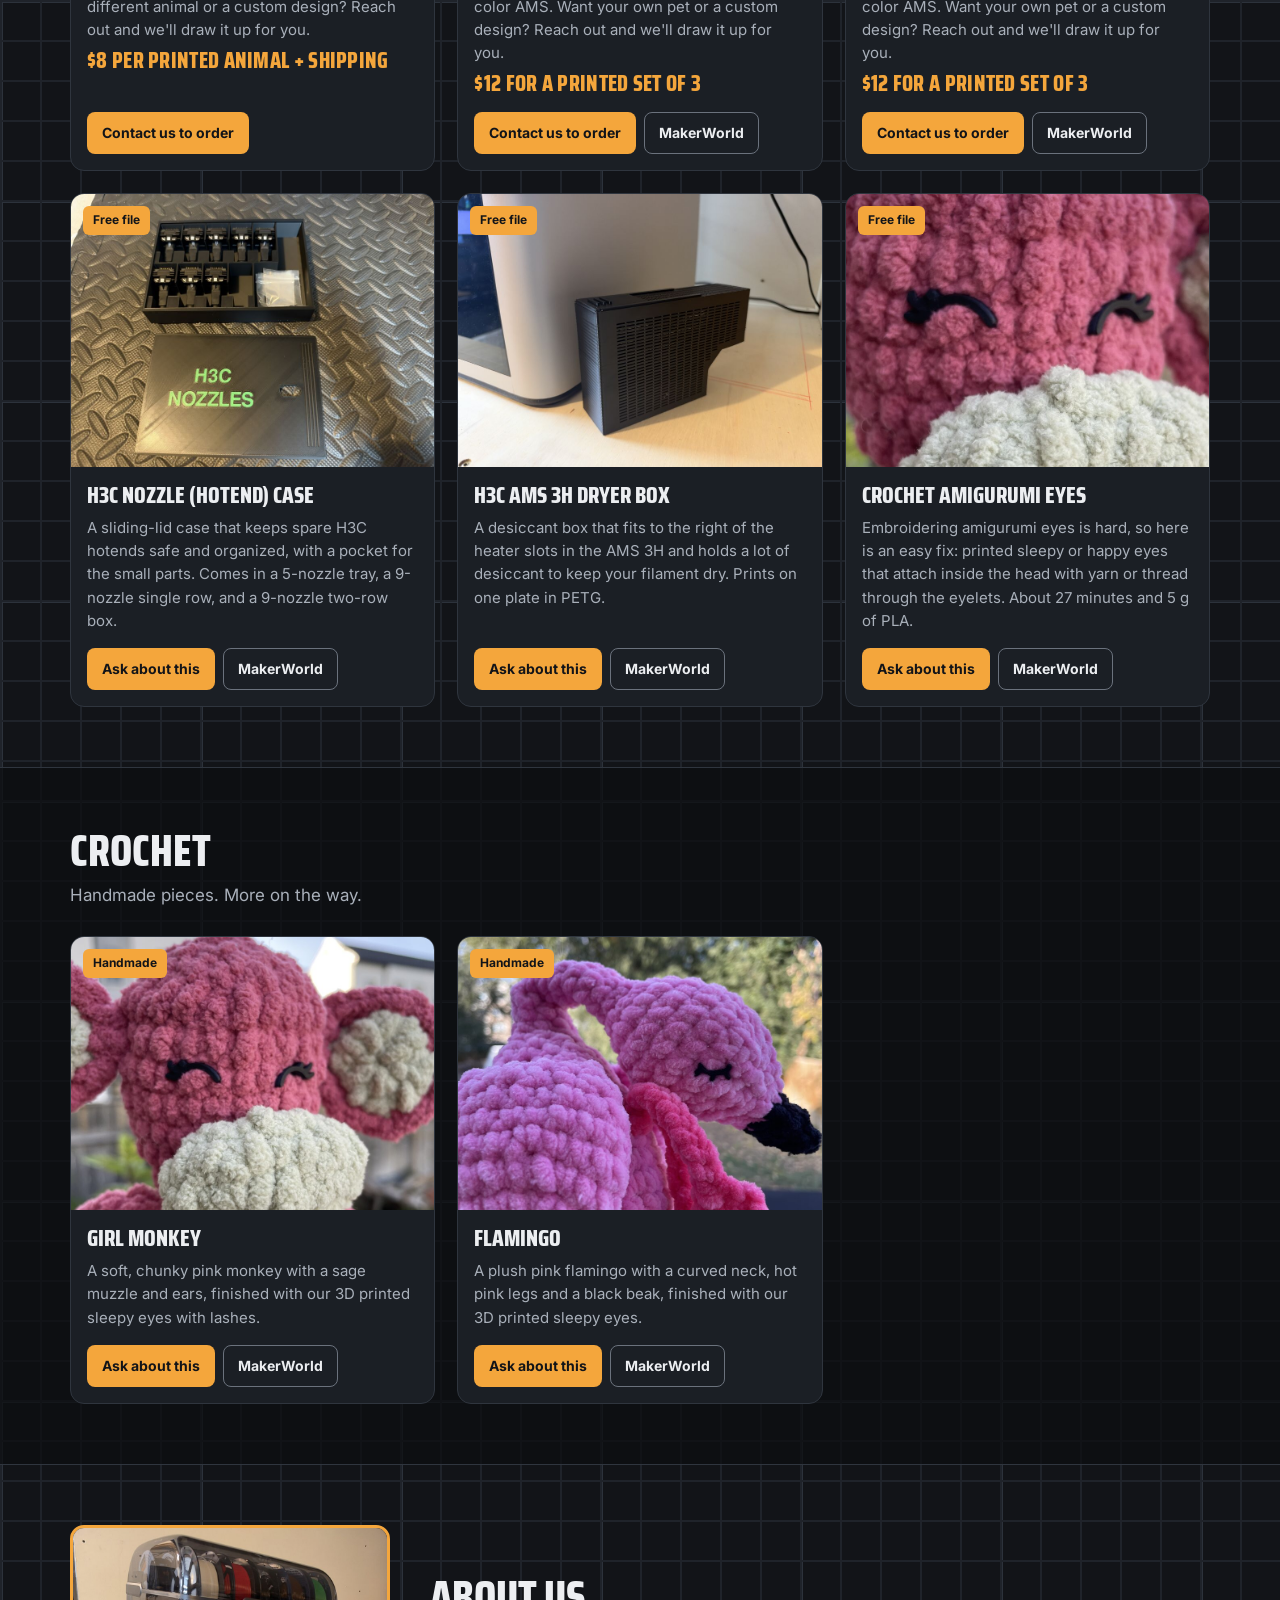
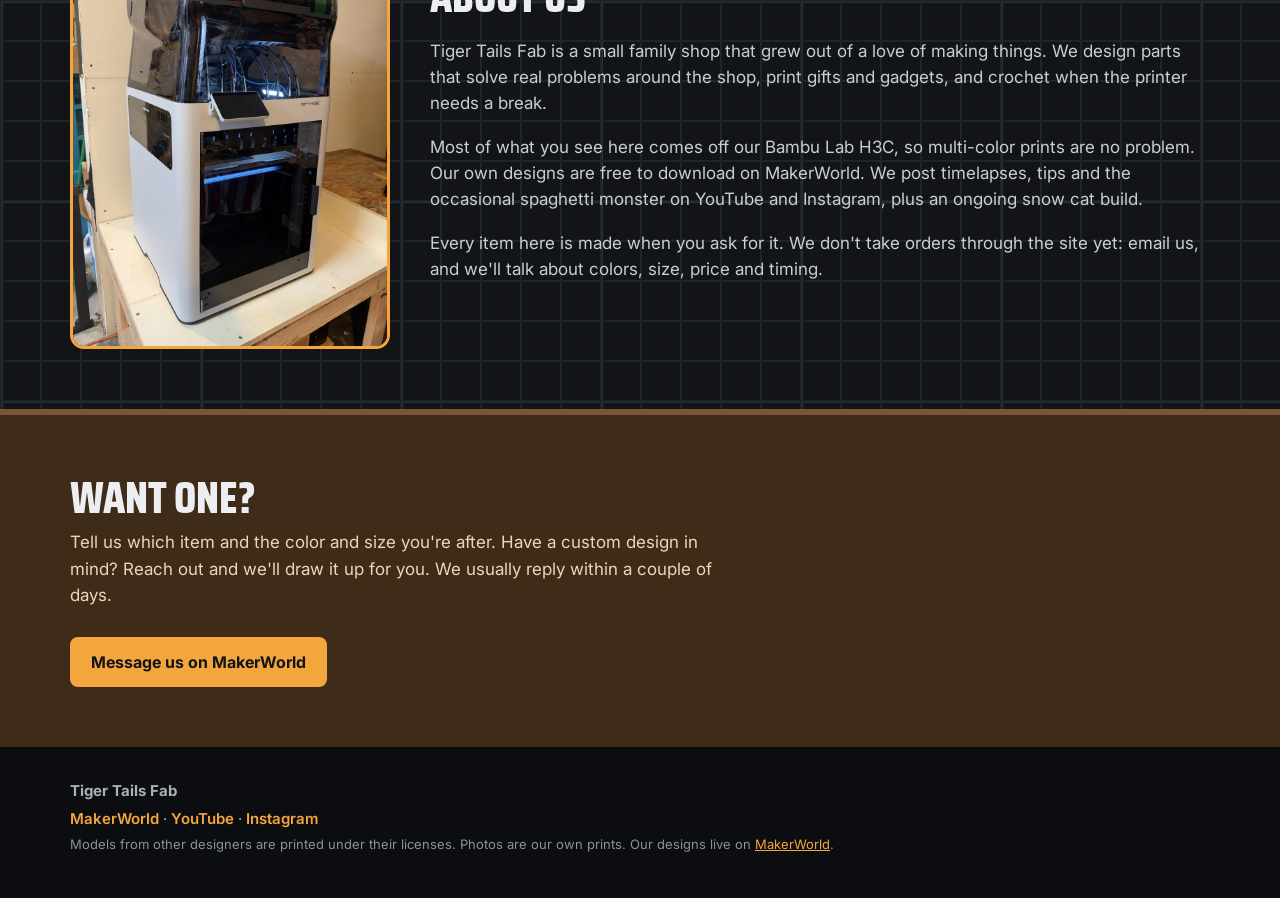
==== commit 4e60775c: "Tiger Tails Fab: cut the bench banner at the desktop, keep the intro card clear of it, add custom de" ====
--- a/tigertailsfab/index.html
+++ b/tigertailsfab/index.html
@@ -91,7 +91,7 @@
   <section class="band contact" id="contact">
     <div class="wrap">
       <h2>Want one?</h2>
-      <p class="sub">Tell us which item, the color and size you're after, and anything custom. We usually reply within a couple of days.</p>
+      <p class="sub">Tell us which item and the color and size you're after. Have a custom design in mind? Reach out and we'll draw it up for you. We usually reply within a couple of days.</p>
       <div id="ask-alt" class="btns" hidden>
         <a class="btn btn-main" id="ask-mw" href="https://makerworld.com/en/@TallieTales_Fab" target="_blank" rel="noopener">Message us on MakerWorld</a>
       </div>
--- a/tigertailsfab/ttf.css
+++ b/tigertailsfab/ttf.css
@@ -71,7 +71,7 @@
 .hero {
   display: flex; flex-direction: column; align-items: center; justify-content: space-between; gap: 28px;
   min-height: 640px; padding: 48px 16px 0; text-align: center;
-  background: var(--wall) url("img/bench.jpg") center 38% / cover no-repeat;
+  background: var(--wall) url("img/bench.jpg") center top / cover no-repeat;
   border-bottom: 8px solid var(--wood);
 }
 @media (max-width: 900px) { .hero { background-image: url("img/bench-1280.jpg"); } }
@@ -85,19 +85,21 @@
 .hero h1 { font: 800 clamp(34px, 5.4vw, 52px)/1.02 var(--display); text-transform: uppercase; margin: 0; text-wrap: balance; }
 .lede { font-size: 17px; color: var(--soft); margin: 0; max-width: 36em; }
 .hero .btns { justify-content: center; }
-@media (max-width: 640px) {
-  .hero { min-height: 0; padding-top: 32px; background-position: 30% 40%; }
-  .hero .logo { width: min(300px, 82%); }
+@media (max-width: 760px) {
+  /* phones: the bench is a strip behind the logo only; the text card sits below it */
+  .hero { min-height: 0; padding: 24px 16px 32px; gap: 0; justify-content: flex-start; background-size: auto 300px; background-position: center top; }
+  .hero .logo { width: min(280px, 76%); }
+  .hero-card { margin-top: 64px; border-bottom: 1px solid #3a4049; border-radius: 16px; }
 }
-/* wide screens: show the whole bench like the YouTube banner, logo in the glow
-   between the two printers, text card resting on the drawers */
+/* wide screens: the bench banner (cut at the desktop, no drawers) across the top,
+   logo in the lamp glow between the two printers, text card below the banner */
 @media (min-width: 761px) {
   .hero {
-    display: flow-root; min-height: 0; padding: 0 16px 48px; border-bottom: none;
-    background: url("img/bench.jpg") center top / 100% auto no-repeat;
+    display: flow-root; min-height: 0; padding: 0 16px 48px;
+    background: var(--wall) url("img/bench.jpg") center top / 100% auto no-repeat;
   }
-  .hero .logo { width: 23%; margin: 18.5% auto 0; }
-  .hero-card { margin: 1.5% auto 0; border-bottom: 1px solid #3a4049; border-radius: 16px; box-shadow: 0 18px 40px rgba(0,0,0,.45); }
+  .hero .logo { width: 22%; margin: 15.5% auto 0; }
+  .hero-card { margin: 4.5% auto 0; border-bottom: 1px solid #3a4049; border-radius: 16px; box-shadow: 0 18px 40px rgba(0,0,0,.45); }
 }
 
 /* buttons */
@@ -134,6 +136,7 @@
 .body { padding: 16px; display: flex; flex-direction: column; gap: 8px; flex: 1; }
 .body h3 { margin: 0; font: 800 23px/1.1 var(--display); text-transform: uppercase; }
 .body p { margin: 0; color: var(--muted); font-size: 15px; }
+.body .price { color: var(--gold); font: 800 22px/1.1 var(--display); text-transform: uppercase; letter-spacing: .3px; }
 .acts { margin-top: auto; padding-top: 8px; display: flex; gap: 8px; flex-wrap: wrap; }
 .none { color: var(--muted); font-style: italic; }
 
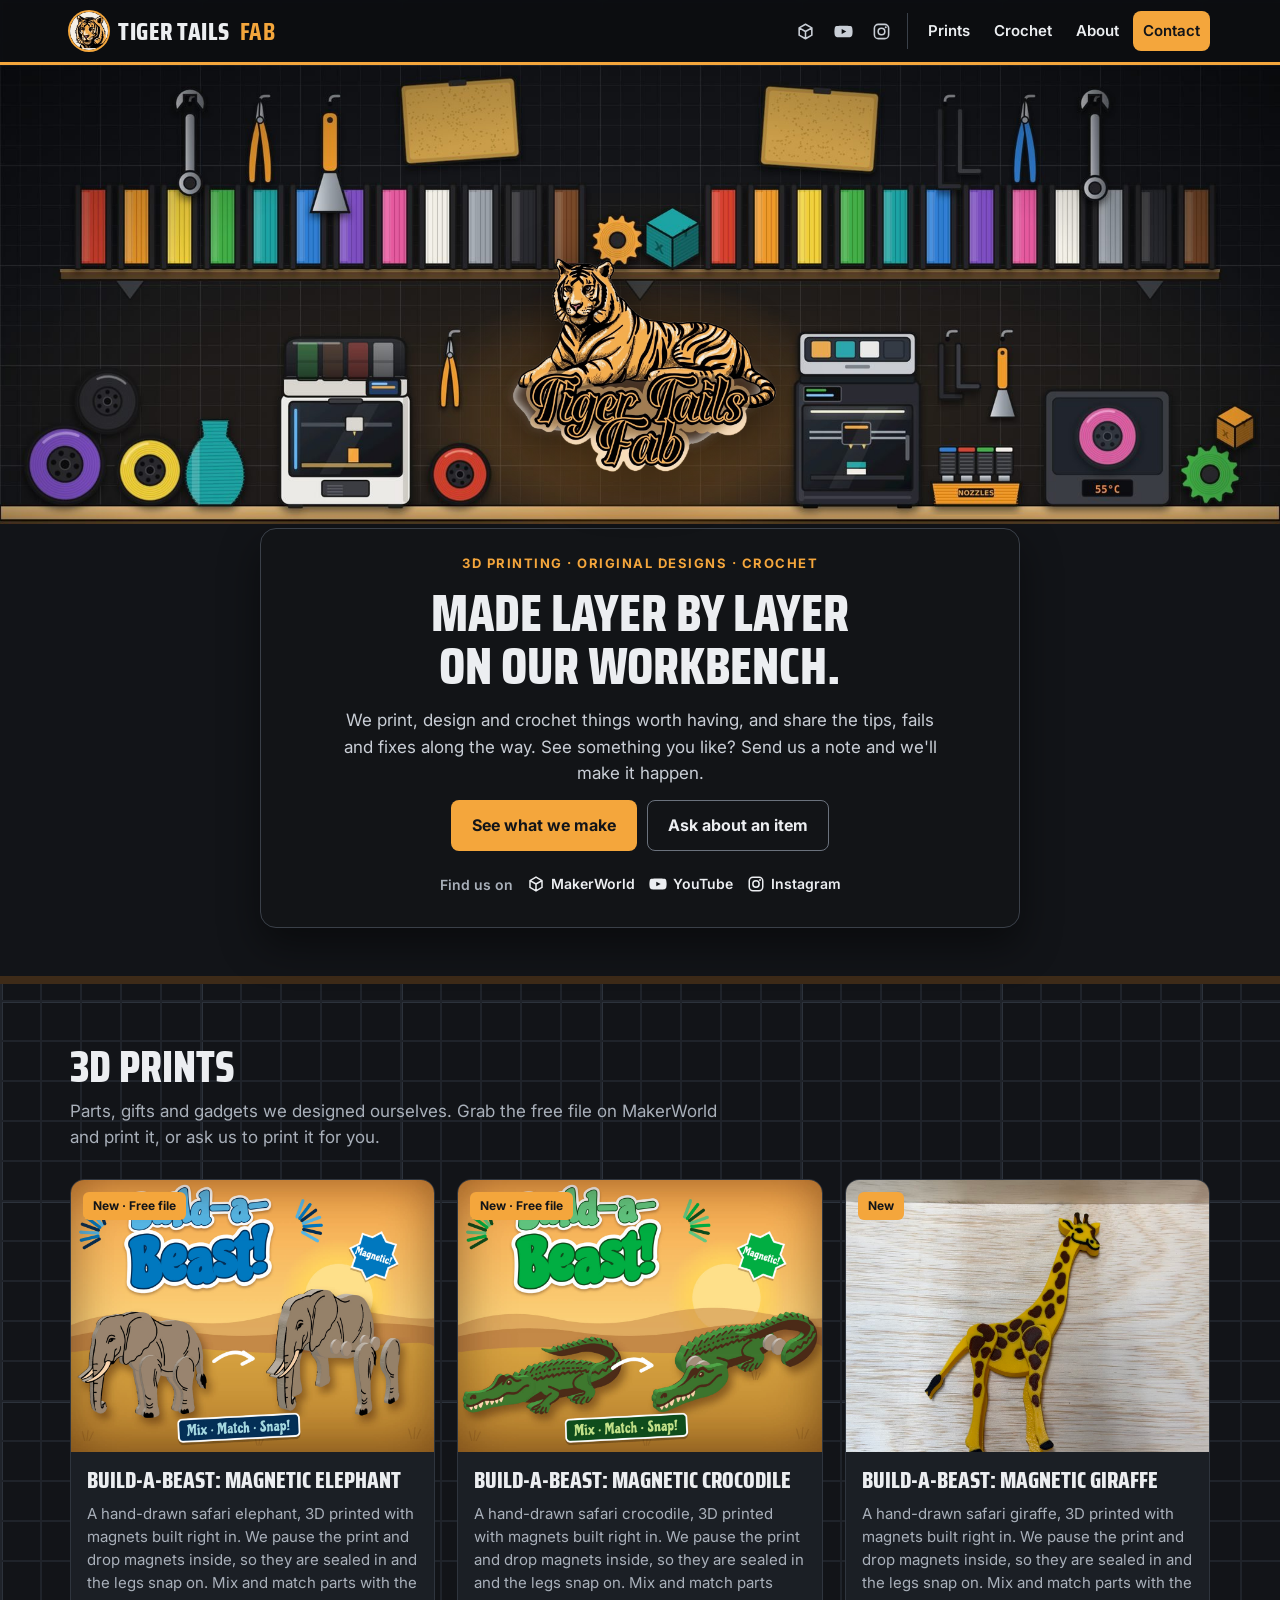
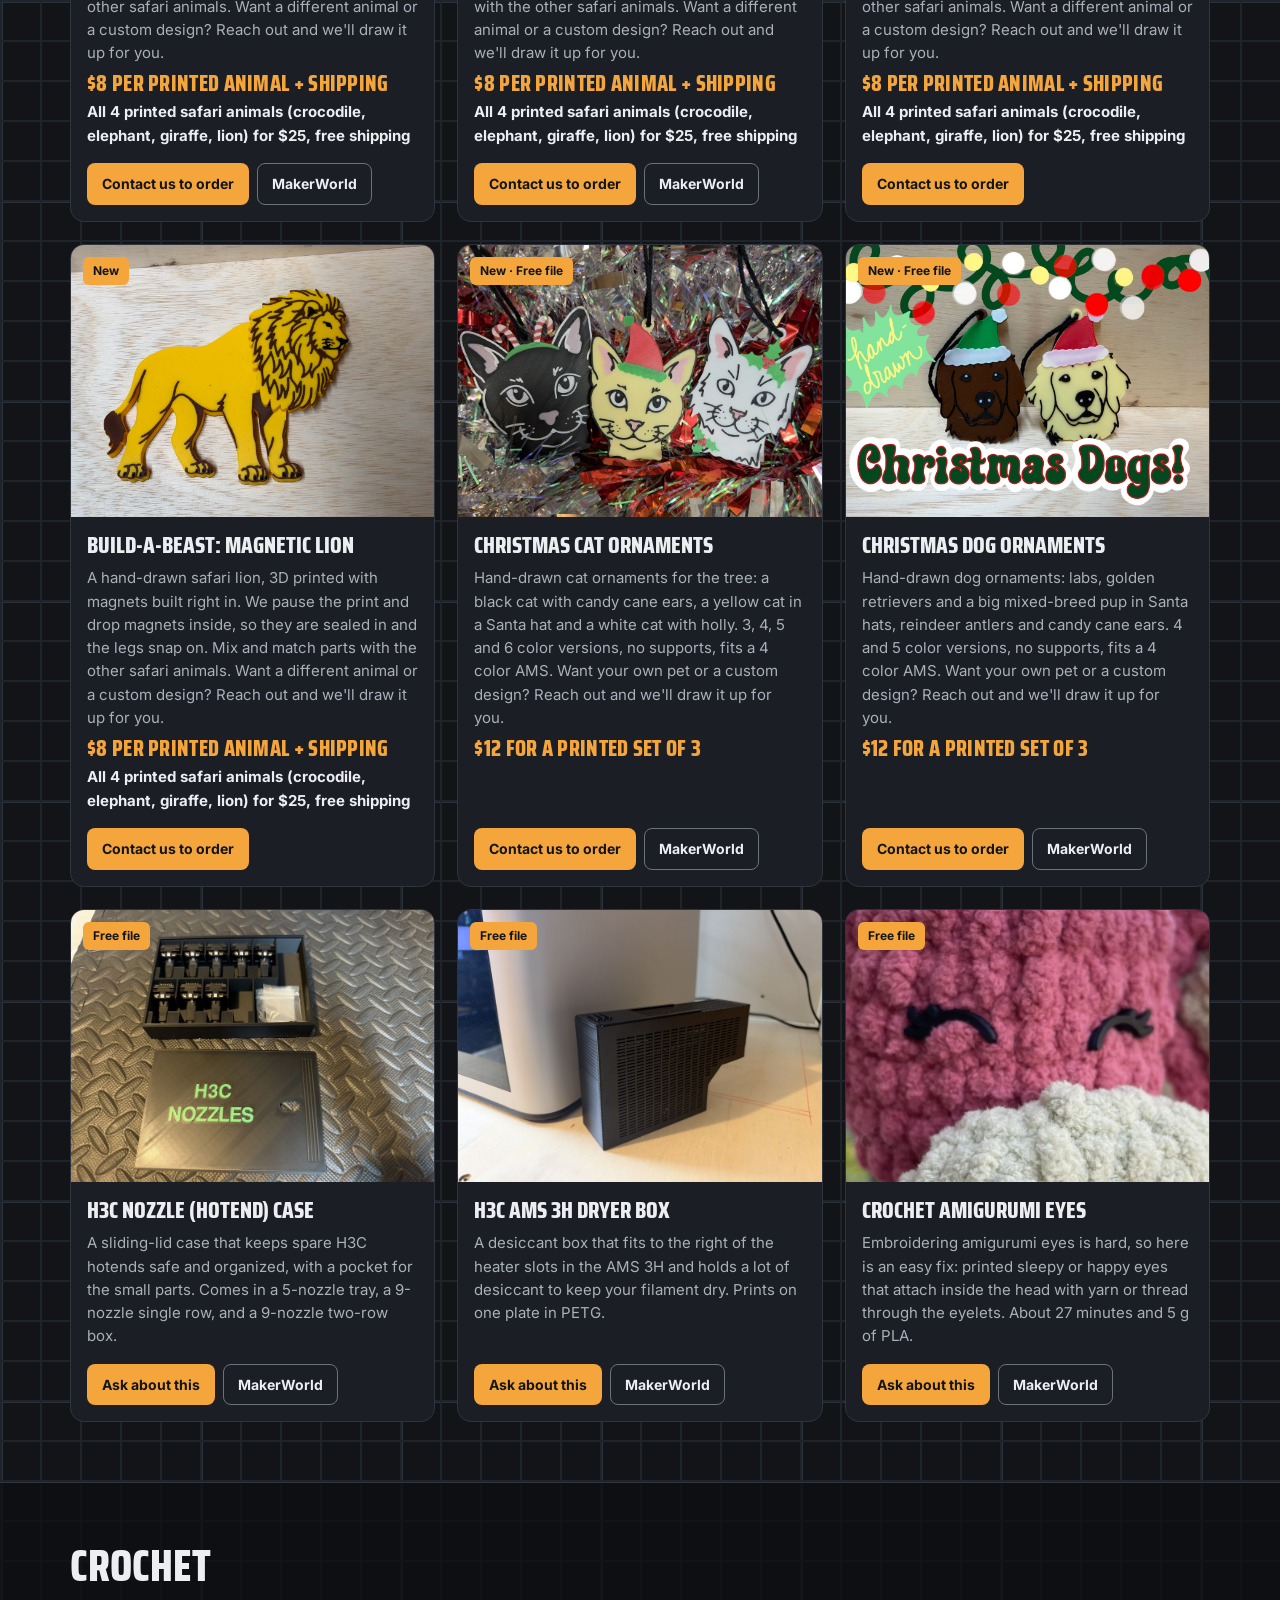
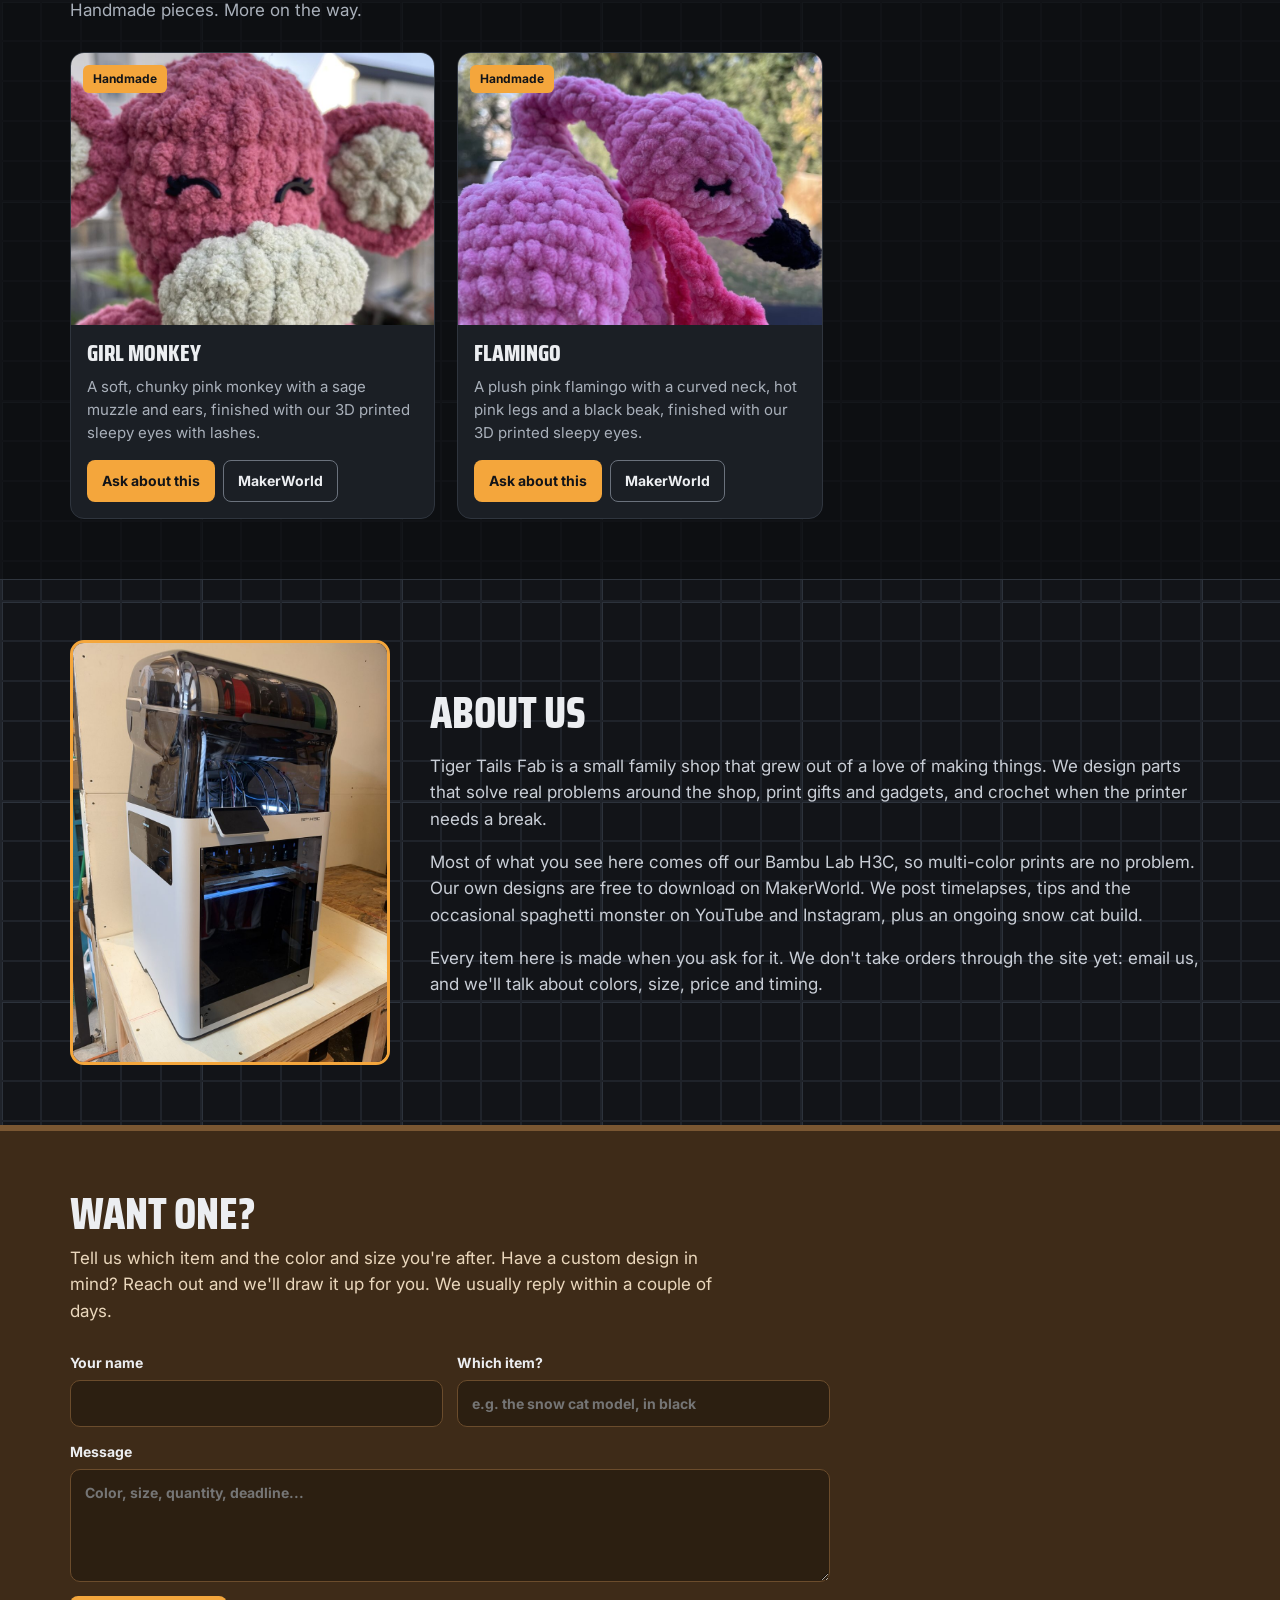
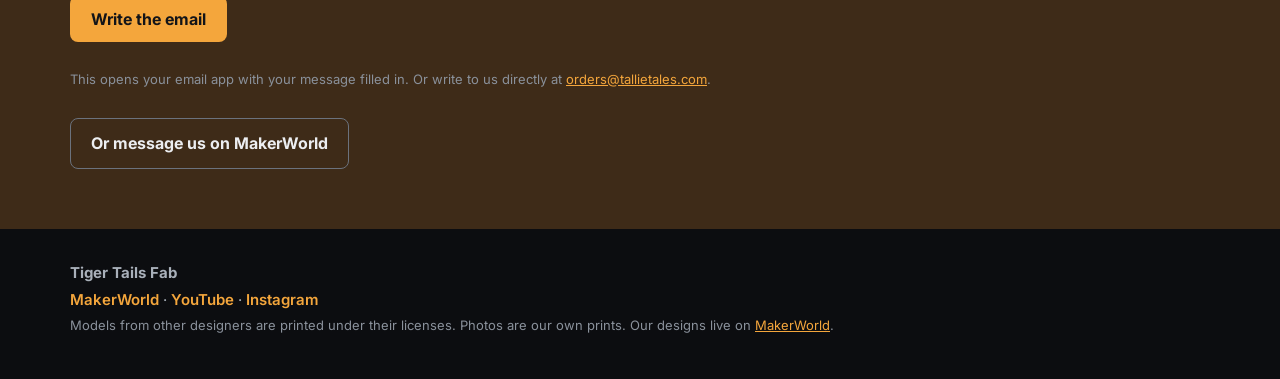
==== commit f8300d9e: "Tiger Tails Fab: Videos section for YouTube Shorts (hidden until a video is listed) Co-Authored-By: " ====
--- a/tigertailsfab/index.html
+++ b/tigertailsfab/index.html
@@ -32,6 +32,7 @@
       </div>
       <nav>
       <a href="#prints">Prints</a>
+      <a href="#videos" id="nav-videos" hidden>Videos</a>
       <a href="#crochet">Crochet</a>
       <a href="#about">About</a>
       <a class="nav-cta" href="#contact">Contact</a>
@@ -65,6 +66,14 @@
       <h2>3D Prints</h2>
       <p class="sub">Parts, gifts and gadgets we designed ourselves. Grab the free file on MakerWorld and print it, or ask us to print it for you.</p>
       <div class="grid" data-list="prints"></div>
+    </div>
+  </section>
+
+  <section class="band alt" id="videos" hidden>
+    <div class="wrap">
+      <h2>Videos</h2>
+      <p class="sub">Quick looks at what's on the printer. More on our YouTube.</p>
+      <div class="vgrid" data-videos></div>
     </div>
   </section>
 
--- a/tigertailsfab/ttf.css
+++ b/tigertailsfab/ttf.css
@@ -136,9 +136,19 @@
 .body { padding: 16px; display: flex; flex-direction: column; gap: 8px; flex: 1; }
 .body h3 { margin: 0; font: 800 23px/1.1 var(--display); text-transform: uppercase; }
 .body p { margin: 0; color: var(--muted); font-size: 15px; }
+.body .deal { color: var(--ink); font-weight: 700; font-size: 15px; margin-top: -4px; }
 .body .price { color: var(--gold); font: 800 22px/1.1 var(--display); text-transform: uppercase; letter-spacing: .3px; }
 .acts { margin-top: auto; padding-top: 8px; display: flex; gap: 8px; flex-wrap: wrap; }
 .none { color: var(--muted); font-style: italic; }
+
+/* videos (vertical Shorts) */
+.vgrid { display: grid; grid-template-columns: repeat(auto-fill, minmax(220px, 260px)); gap: 22px; }
+.vid { margin: 0; }
+.vframe { position: relative; aspect-ratio: 9 / 16; border-radius: var(--radius); overflow: hidden; background: #0f1114; border: 1px solid var(--panel-line); }
+.vframe iframe, .vframe video { position: absolute; inset: 0; width: 100%; height: 100%; border: 0; }
+.vplay { position: absolute; inset: 0; width: 100%; border: 0; padding: 0; cursor: pointer; background: #0f1114 center / cover no-repeat; }
+.vicon { position: absolute; left: 50%; top: 50%; transform: translate(-50%, -50%); width: 64px; height: 64px; border-radius: 50%; background: var(--gold); color: var(--wall); font-size: 26px; line-height: 64px; text-align: center; padding-left: 4px; }
+.vid figcaption { margin-top: 8px; font-weight: 700; }
 
 /* about */
 .shop-grid { display: grid; grid-template-columns: 320px 1fr; gap: 40px; align-items: center; }
